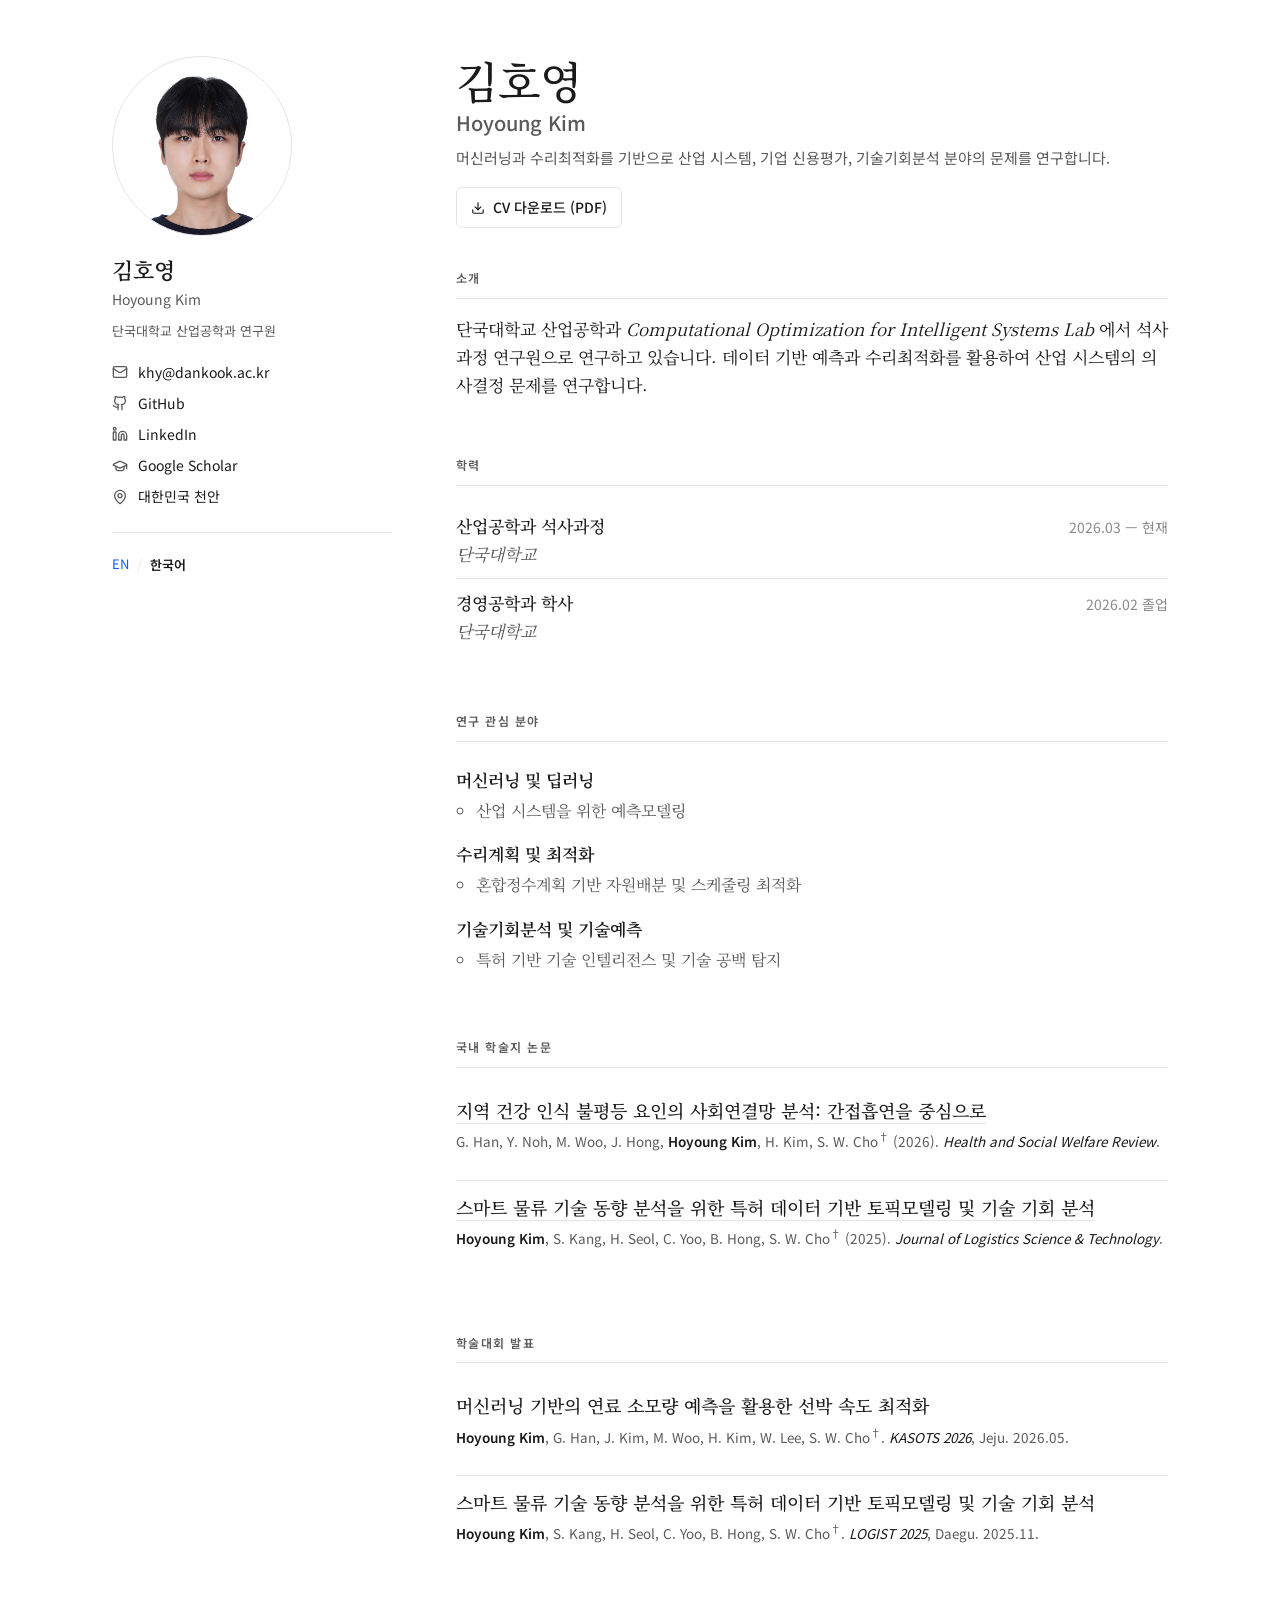
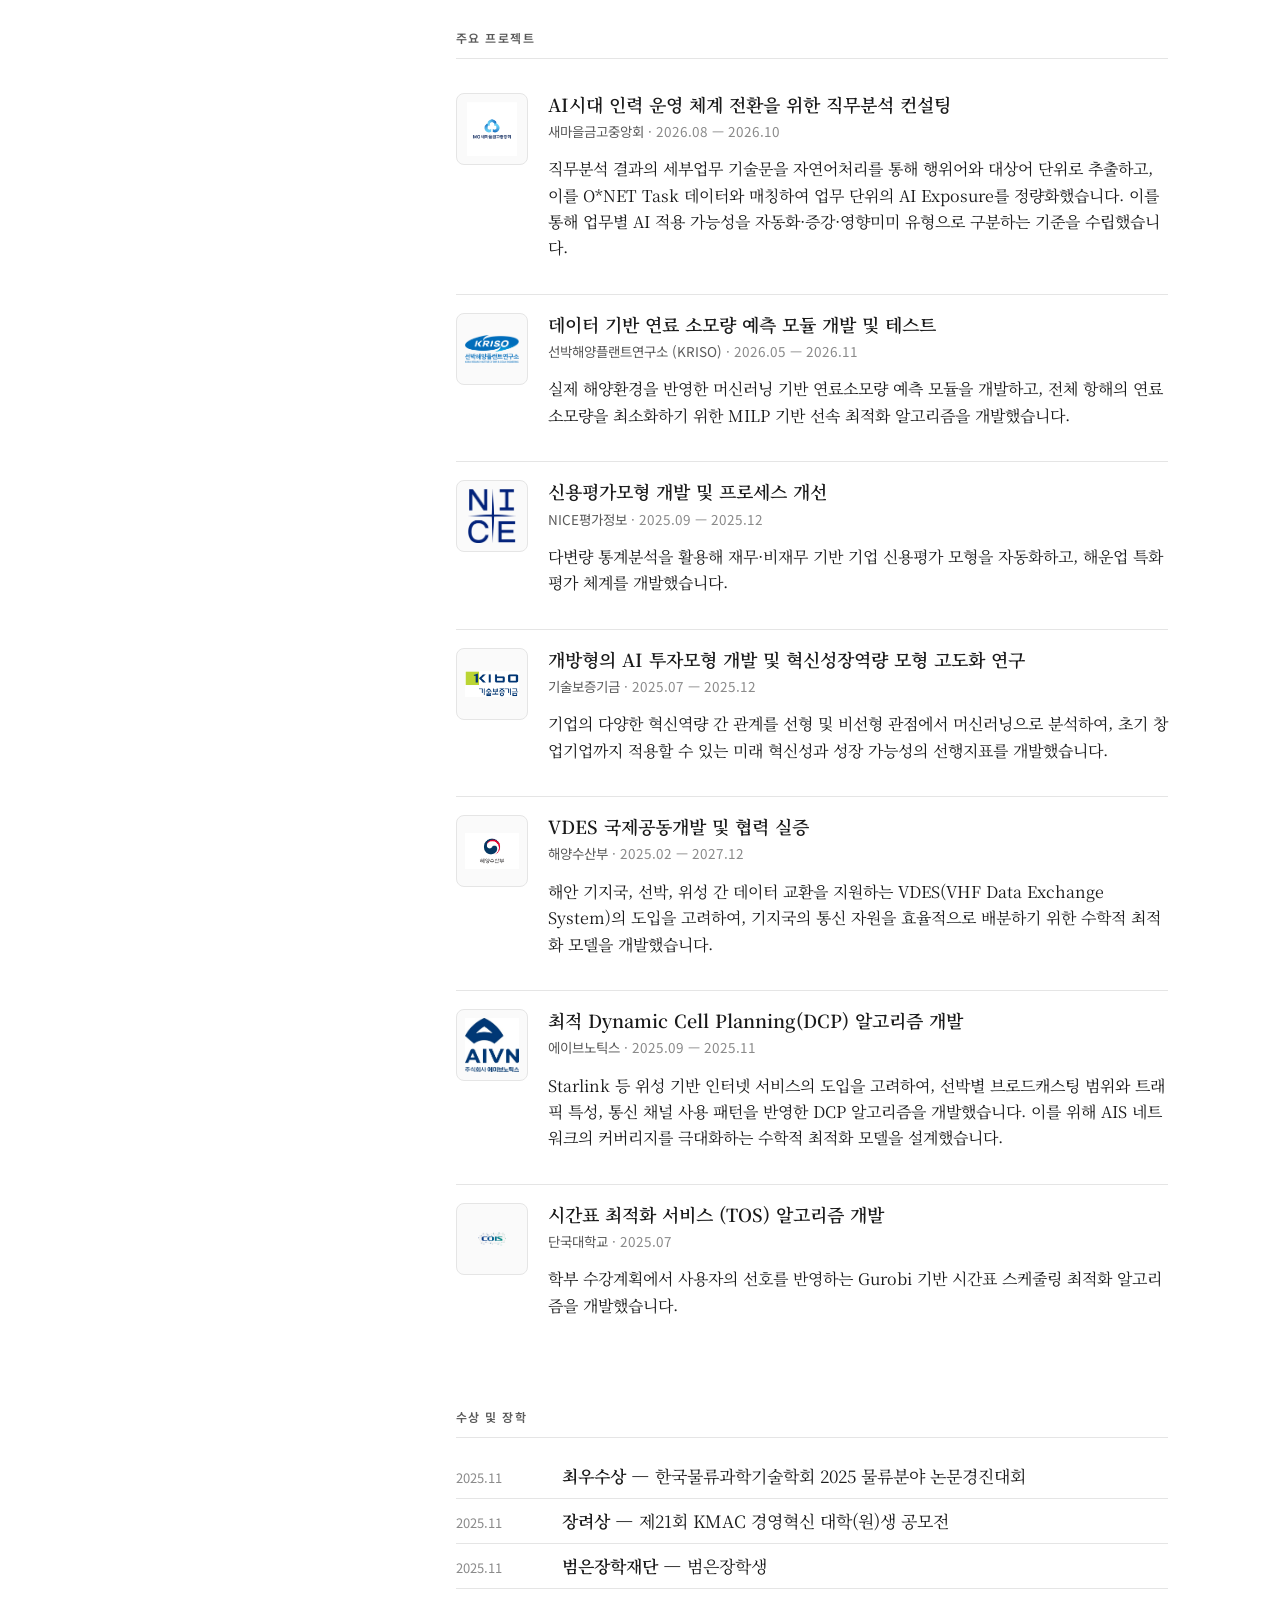
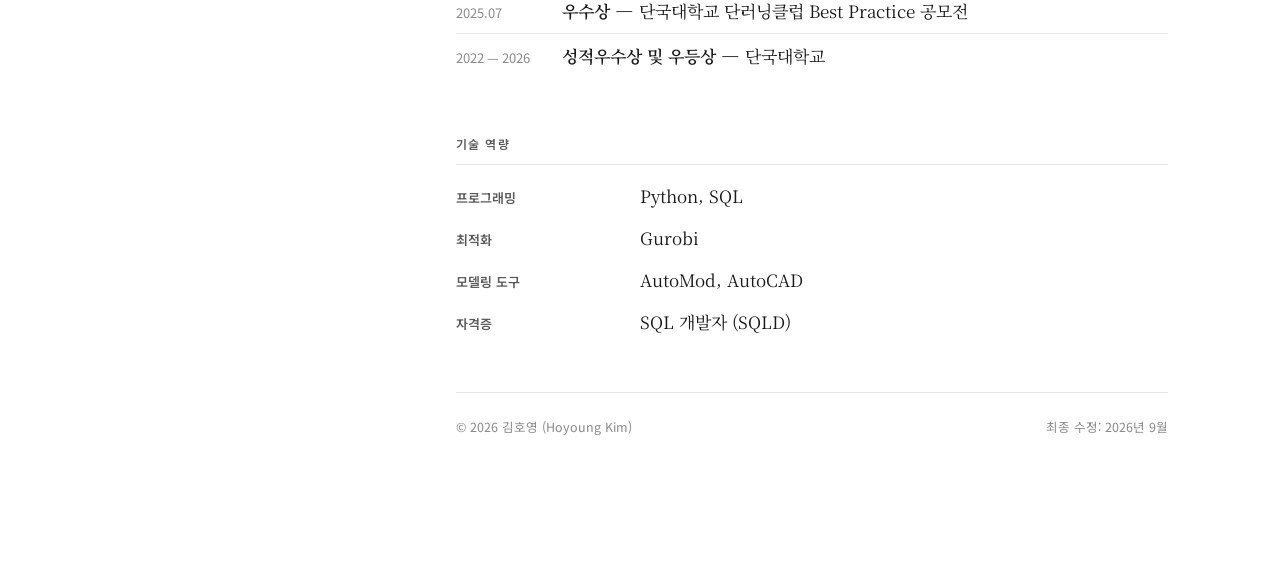
==== cv/index_kr.html @ 537f9e5c "Add bilingual CV pages and KFCC job analysis project Serve the CV in English and Korean side by side" ====
<!DOCTYPE html>

<html lang="ko">
<head>
<meta charset="utf-8"/>
<meta content="width=device-width, initial-scale=1.0" name="viewport"/>
<title>김호영 (Hoyoung Kim) — 산업공학, 단국대학교</title>
<meta content="김호영 (Hoyoung Kim) — 단국대학교 산업공학과 석사과정 연구원. 머신러닝, 수리최적화, 기술기회분석 연구." name="description"/>
<!-- ===========================================================
         Google Fonts
         - Newsreader: 본문 세리프
         - Inter: 섹션 헤딩/메타/UI 요소용 산세리프
         =========================================================== -->
<link href="https://fonts.googleapis.com" rel="preconnect"/>
<link crossorigin="" href="https://fonts.gstatic.com" rel="preconnect"/>
<link href="https://fonts.googleapis.com/css2?family=Noto+Sans+KR:wght@400;500;600;700&amp;family=Noto+Serif+KR:wght@400;500;600;700&amp;display=swap" rel="stylesheet"/>
<link rel="stylesheet" href="style.css"/>
<link rel="alternate" hreflang="ko" href="index_kr.html" />
<link rel="alternate" hreflang="en" href="index.html" />
</head>
<body>
<div class="page">
<div class="layout">
<!-- ====================================================
             SIDEBAR — 프로필 사진 + 이름 + 소속 + 연락처
             ==================================================== -->
<aside class="sidebar">
<!-- 프로필 사진: images/profile.jpg 파일을 넣으면 표시됩니다.
               이미지가 없으면 아래 'HK' 이니셜이 보입니다. -->
<div aria-label="김호영 프로필 사진" class="profile-photo" role="img">
</div>
<h2 class="profile-name" style="
            font-family: var(--font-serif);
            font-size: 22px;
            font-weight: 600;
            text-transform: none;
            letter-spacing: -0.01em;
            color: var(--fg);
            border: none;
            padding: 0;
            margin: 0 0 6px 0;
          ">김호영</h2><p class="profile-name-en">Hoyoung Kim</p>
<p class="profile-affiliation">단국대학교 산업공학과 연구원</p>
<!-- 연락처 / 소셜 링크 -->
<ul class="contact-list">
<li>
<!-- Email icon (lucide) -->
<svg class="icon" fill="none" stroke="currentColor" stroke-linecap="round" stroke-linejoin="round" stroke-width="2" viewbox="0 0 24 24">
<rect height="16" rx="2" width="20" x="2" y="4"></rect>
<path d="m22 7-8.97 5.7a1.94 1.94 0 0 1-2.06 0L2 7"></path>
</svg>
<a href="mailto:khy@dankook.ac.kr">khy@dankook.ac.kr</a>
</li><li>
<!-- GitHub icon -->
<svg class="icon" fill="none" stroke="currentColor" stroke-linecap="round" stroke-linejoin="round" stroke-width="2" viewbox="0 0 24 24">
<path d="M15 22v-4a4.8 4.8 0 0 0-1-3.5c3 0 6-2 6-5.5.08-1.25-.27-2.48-1-3.5.28-1.15.28-2.35 0-3.5 0 0-1 0-3 1.5-2.64-.5-5.36-.5-8 0C6 2 5 2 5 2c-.3 1.15-.3 2.35 0 3.5A5.403 5.403 0 0 0 4 9c0 3.5 3 5.5 6 5.5-.39.49-.68 1.05-.85 1.65-.17.6-.22 1.23-.15 1.85v4"></path>
<path d="M9 18c-4.51 2-5-2-7-2"></path>
</svg>
<a href="https://github.com/khycom" rel="noopener" target="_blank">GitHub</a>
</li>
<li>
<!-- LinkedIn icon -->
<svg class="icon" fill="none" stroke="currentColor" stroke-linecap="round" stroke-linejoin="round" stroke-width="2" viewbox="0 0 24 24">
<path d="M16 8a6 6 0 0 1 6 6v7h-4v-7a2 2 0 0 0-2-2 2 2 0 0 0-2 2v7h-4v-7a6 6 0 0 1 6-6z"></path>
<rect height="12" width="4" x="2" y="9"></rect>
<circle cx="4" cy="4" r="2"></circle>
</svg>
<a href="https://www.linkedin.com/in/hoyoung-kim-9925a537b/" rel="noopener" target="_blank">LinkedIn</a>
</li>
<li>
<!-- Google Scholar icon (graduation cap) -->
<svg class="icon" fill="none" stroke="currentColor" stroke-linecap="round" stroke-linejoin="round" stroke-width="2" viewbox="0 0 24 24">
<path d="M21.42 10.922a1 1 0 0 0-.019-1.838L12.83 5.18a2 2 0 0 0-1.66 0L2.6 9.08a1 1 0 0 0 0 1.832l8.57 3.908a2 2 0 0 0 1.66 0z"></path>
<path d="M22 10v6"></path>
<path d="M6 12.5V16a6 3 0 0 0 12 0v-3.5"></path>
</svg>
<a href="https://scholar.google.com/citations?hl=ko&amp;user=Nyvnz_4AAAAJ" rel="noopener" target="_blank">Google Scholar</a>
</li>
<li>
<!-- Location icon -->
<svg class="icon" fill="none" stroke="currentColor" stroke-linecap="round" stroke-linejoin="round" stroke-width="2" viewbox="0 0 24 24">
<path d="M20 10c0 4.993-5.539 10.193-7.399 11.799a1 1 0 0 1-1.202 0C9.539 20.193 4 14.993 4 10a8 8 0 0 1 16 0"></path>
<circle cx="12" cy="10" r="3"></circle>
</svg>
<span style="color: var(--fg);">대한민국 천안</span>
</li>
</ul>
<!-- 언어 전환 -->
<nav aria-label="Language" class="lang-switch">
<a href="index.html" hreflang="en" lang="en">EN</a>
<span class="sep">/</span>
<span class="current" lang="ko">한국어</span>
</nav>
</aside>
<!-- ====================================================
             MAIN CONTENT
             ==================================================== -->
<main class="content">
<!-- Header: 이름 타이틀 + 한 줄 포지셔닝 + CV 다운로드 -->
<header class="content-header">
<h1>김호영<span class="name-en">Hoyoung Kim</span></h1>
<p class="tagline">머신러닝과 수리최적화를 기반으로 산업 시스템, 기업 신용평가, 기술기회분석 분야의 문제를 연구합니다.</p>
<!-- 실제 CV PDF 를 files/CV_Hoyoung_Kim.pdf 로 넣어주세요 -->
<a class="cv-download" download="" href="files/CV_Hoyoung_Kim.pdf"><svg class="icon" fill="none" stroke="currentColor" stroke-linecap="round" stroke-linejoin="round" stroke-width="2" viewbox="0 0 24 24">
<path d="M21 15v4a2 2 0 0 1-2 2H5a2 2 0 0 1-2-2v-4"></path>
<polyline points="7 10 12 15 17 10"></polyline>
<line x1="12" x2="12" y1="15" y2="3"></line>
</svg> CV 다운로드 (PDF)</a>
</header>
<!-- About -->
<section id="about"><h2>소개</h2>
<p>
  단국대학교 산업공학과 <em>Computational Optimization for Intelligent Systems Lab</em> 에서 석사과정 연구원으로 연구하고 있습니다.
  데이터 기반 예측과 수리최적화를 활용하여 산업 시스템의 의사결정 문제를 연구합니다.
</p>
</section>
<!-- Education -->
<section id="education"><h2>학력</h2>
<ul class="edu-list">
<li><div class="edu-main"><div class="edu-degree">산업공학과 석사과정</div><div class="edu-inst">단국대학교</div></div><div class="edu-year">2026.03 — 현재</div></li>
<li><div class="edu-main"><div class="edu-degree">경영공학과 학사</div><div class="edu-inst">단국대학교</div></div><div class="edu-year">2026.02 졸업</div></li>
</ul>
</section>
<!-- Research Interests -->
<section id="interests"><h2>연구 관심 분야</h2>
<ul class="interest-list">
<li><strong>머신러닝 및 딥러닝</strong><ul><li>산업 시스템을 위한 예측모델링</li></ul></li>
<li><strong>수리계획 및 최적화</strong><ul><li>혼합정수계획 기반 자원배분 및 스케줄링 최적화</li></ul></li>
<li><strong>기술기회분석 및 기술예측</strong><ul><li>특허 기반 기술 인텔리전스 및 기술 공백 탐지</li></ul></li>
</ul>
</section>
<!-- Publications (Domestic) -->
<section id="publications">
<h2>국내 학술지 논문</h2>
<ul class="pub-list">
<li class="pub-item">
<h3 class="pub-title">
<a href="https://www.kci.go.kr/kciportal/ci/sereArticleSearch/ciSereArtiView.kci?sereArticleSearchBean.artiId=ART003355366" rel="noopener" target="_blank">지역 건강 인식 불평등 요인의 사회연결망 분석: 간접흡연을 중심으로</a>
</h3>
<p class="pub-meta">
                  G. Han, Y. Noh, M. Woo, J. Hong, <span class="self">Hoyoung Kim</span>, H. Kim, S. W. Cho<sup>†</sup> (2026).
                  <em>Health and Social Welfare Review</em>.
                </p>
</li>
<li class="pub-item">
<h3 class="pub-title">
<a href="https://www.kci.go.kr/kciportal/ci/sereArticleSearch/ciSereArtiView.kci?sereArticleSearchBean.artiId=ART003294484" rel="noopener" target="_blank">스마트 물류 기술 동향 분석을 위한 특허 데이터 기반 토픽모델링 및 기술 기회 분석</a>
</h3>
<p class="pub-meta">
<span class="self">Hoyoung Kim</span>, S. Kang, H. Seol, C. Yoo, B. Hong, S. W. Cho<sup>†</sup> (2025).
                  <em>Journal of Logistics Science &amp; Technology</em>.
                </p>
</li>
</ul>
</section>
<!-- Talks -->
<section id="talks">
<h2>학술대회 발표</h2>
<ul class="talk-list">
<li class="talk-item">
<h3 class="talk-title">
                  머신러닝 기반의 연료 소모량 예측을 활용한 선박 속도 최적화
                </h3>
<p class="talk-meta"><span class="self" style="color: var(--fg); font-weight: 600;">Hoyoung Kim</span>, G. Han, J. Kim, M. Woo, H. Kim, W. Lee, S. W. Cho<sup>†</sup>. <em>KASOTS 2026</em>, Jeju. 2026.05.</p>
</li>
<li class="talk-item">
<h3 class="talk-title">
                  스마트 물류 기술 동향 분석을 위한 특허 데이터 기반 토픽모델링 및 기술 기회 분석
                </h3>
<p class="talk-meta"><span class="self" style="color: var(--fg); font-weight: 600;">Hoyoung Kim</span>, S. Kang, H. Seol, C. Yoo, B. Hong, S. W. Cho<sup>†</sup>. <em>LOGIST 2025</em>, Daegu. 2025.11.</p>
</li>
</ul>
</section>
<!-- Selected Projects -->
<section id="projects">
<h2>주요 프로젝트</h2>
<ul class="proj-list">
<!-- Project 1: 새마을금고중앙회 -->
<li class="proj-item">
<div class="proj-logo">
<img alt="새마을금고중앙회 로고" onerror="this.style.display='none'; this.nextElementSibling.style.display='flex';" src="logos/MG.png"/>
<div class="logo-fallback" style="display:none;">MG</div>
</div>
<div class="proj-body">
<h3 class="proj-title">AI시대 인력 운영 체계 전환을 위한 직무분석 컨설팅</h3>
<p class="proj-org">새마을금고중앙회 <span class="period">· 2026.08 — 2026.10</span></p>
<p class="proj-summary">
                    직무분석 결과의 세부업무 기술문을 자연어처리를 통해 행위어와 대상어 단위로 추출하고,
                    이를 O*NET Task 데이터와 매칭하여 업무 단위의 AI Exposure를 정량화했습니다.
                    이를 통해 업무별 AI 적용 가능성을 자동화·증강·영향미미 유형으로 구분하는 기준을 수립했습니다.
                  </p>
</div>
</li>
<!-- Project 2: KRISO -->
<li class="proj-item">
<div class="proj-logo">
<!-- logos/kriso.png 파일을 넣어주세요. 없으면 자리표시자 텍스트가 보입니다. -->
<img alt="KRISO logo" onerror="this.style.display='none'; this.nextElementSibling.style.display='flex';" src="logos/kriso.png"/>
<div class="logo-fallback" style="display:none;">KRISO</div>
</div>
<div class="proj-body">
<h3 class="proj-title">데이터 기반 연료 소모량 예측 모듈 개발 및 테스트</h3>
<p class="proj-org">선박해양플랜트연구소 (KRISO) <span class="period">· 2026.05 — 2026.11</span></p>
<p class="proj-summary">실제 해양환경을 반영한 머신러닝 기반 연료소모량 예측 모듈을 개발하고, 전체 항해의 연료소모량을 최소화하기 위한 MILP 기반 선속 최적화 알고리즘을 개발했습니다.</p>
</div>
</li>
<!-- Project 3: NICE Information Service -->
<li class="proj-item">
<div class="proj-logo">
<img alt="NICE Information Service logo" onerror="this.style.display='none'; this.nextElementSibling.style.display='flex';" src="logos/nice.png"/>
<div class="logo-fallback" style="display:none;">NICE</div>
</div>
<div class="proj-body">
<h3 class="proj-title">신용평가모형 개발 및 프로세스 개선</h3>
<p class="proj-org">NICE평가정보 <span class="period">· 2025.09 — 2025.12</span></p>
<p class="proj-summary">다변량 통계분석을 활용해 재무·비재무 기반 기업 신용평가 모형을 자동화하고, 해운업 특화 평가 체계를 개발했습니다.</p>
</div>
</li>
<!-- Project 4: KIBO -->
<li class="proj-item">
<div class="proj-logo">
<img alt="KIBO logo" onerror="this.style.display='none'; this.nextElementSibling.style.display='flex';" src="logos/kibo.png"/>
<div class="logo-fallback" style="display:none;">KIBO</div>
</div>
<div class="proj-body">
<h3 class="proj-title">개방형의 AI 투자모형 개발 및 혁신성장역량 모형 고도화 연구</h3>
<p class="proj-org">기술보증기금 <span class="period">· 2025.07 — 2025.12</span></p>
<p class="proj-summary">기업의 다양한 혁신역량 간 관계를 선형 및 비선형 관점에서 머신러닝으로 분석하여, 초기 창업기업까지 적용할 수 있는 미래 혁신성과 성장 가능성의 선행지표를 개발했습니다.</p>
</div>
</li>
<!-- Project 5: Ministry of Oceans and Fisheries -->
<li class="proj-item">
<div class="proj-logo">
<img alt="Ministry of Oceans and Fisheries logo" onerror="this.style.display='none'; this.nextElementSibling.style.display='flex';" src="logos/mof.png"/>
<div class="logo-fallback" style="display:none;">MOF</div>
</div>
<div class="proj-body">
<h3 class="proj-title">VDES 국제공동개발 및 협력 실증</h3>
<p class="proj-org">해양수산부 <span class="period">· 2025.02 — 2027.12</span></p>
<p class="proj-summary">해안 기지국, 선박, 위성 간 데이터 교환을 지원하는 VDES(VHF Data Exchange System)의 도입을 고려하여, 기지국의 통신 자원을 효율적으로 배분하기 위한 수학적 최적화 모델을 개발했습니다.</p>
</div>
</li>
<!-- Project 6: AIVeNautics -->
<li class="proj-item">
<div class="proj-logo">
<img alt="AIVeNautics logo" onerror="this.style.display='none'; this.nextElementSibling.style.display='flex';" src="logos/AIVeNautics.png"/>
<div class="logo-fallback" style="display:none;">AIVeNautics</div>
</div>
<div class="proj-body">
<h3 class="proj-title">최적 Dynamic Cell Planning(DCP) 알고리즘 개발</h3>
<p class="proj-org">에이브노틱스 <span class="period">· 2025.09 — 2025.11</span></p>
<p class="proj-summary">Starlink 등 위성 기반 인터넷 서비스의 도입을 고려하여, 선박별 브로드캐스팅 범위와 트래픽 특성, 통신 채널 사용 패턴을 반영한 DCP 알고리즘을 개발했습니다. 이를 위해 AIS 네트워크의 커버리지를 극대화하는 수학적 최적화 모델을 설계했습니다.</p>
</div>
</li>
<!-- Project 7: Dankook University / COIS Lab -->
<li class="proj-item">
<div class="proj-logo">
<img alt="COIS Lab / Dankook University logo" onerror="this.style.display='none'; this.nextElementSibling.style.display='flex';" src="logos/cois-lab.png"/>
<div class="logo-fallback" style="display:none;">COIS LAB</div>
</div>
<div class="proj-body">
<h3 class="proj-title">시간표 최적화 서비스 (TOS) 알고리즘 개발</h3>
<p class="proj-org">단국대학교 <span class="period">· 2025.07</span></p>
<p class="proj-summary">학부 수강계획에서 사용자의 선호를 반영하는 Gurobi 기반 시간표 스케줄링 최적화 알고리즘을 개발했습니다.</p>
</div>
</li>
</ul>
</section>
<!-- Honors & Awards -->
<section id="awards">
<h2>수상 및 장학</h2>
<ul class="award-list">
<li>
<div class="award-date">2025.11</div>
<div class="award-desc"><strong>최우수상</strong> — 한국물류과학기술학회 2025 물류분야 논문경진대회</div>
</li>
<li>
<div class="award-date">2025.11</div>
<div class="award-desc"><strong>장려상</strong> — 제21회 KMAC 경영혁신 대학(원)생 공모전</div>
</li>
<li>
<div class="award-date">2025.11</div>
<div class="award-desc"><strong>범은장학재단</strong> — 범은장학생</div>
</li>
<li>
<div class="award-date">2025.07</div>
<div class="award-desc"><strong>우수상</strong> — 단국대학교 단러닝클럽 Best Practice 공모전</div>
</li>
<li>
<div class="award-date">2022 — 2026</div>
<div class="award-desc"><strong>성적우수상 및 우등상</strong> — 단국대학교</div>
</li>
</ul>
</section>
<!-- Skills -->
<section id="skills">
<h2>기술 역량</h2>
<dl class="skills-grid">
<dt>프로그래밍</dt>
<dd>Python, SQL</dd>
<dt>최적화</dt>
<dd>Gurobi</dd>
<dt>모델링 도구</dt>
<dd>AutoMod, AutoCAD</dd>
<dt>자격증</dt>
<dd>SQL 개발자 (SQLD)</dd>
</dl>
</section>
<footer>
<span>© 2026 김호영 (Hoyoung Kim)</span>
<span>최종 수정: 2026년 9월</span>
</footer>
</main>
</div>
</div>
</body>
</html>
---- cv/style.css ----
/* ============================================================
   디자인
   - 흰 배경 + 진한 잉크 색상 본문
   ============================================================ */
:root {
  --bg: #ffffff;
  --fg: #1a1a1a;           /* 본문 잉크 */
  --fg-muted: #5a5a5a;     /* 보조 텍스트 */
  --fg-subtle: #8a8a8a;    /* 더 연한 메타 */
  --line: #e5e5e5;         /* 구분선 */
  --accent: #0a5cff;       /* 링크 액센트 (차분한 블루) */
  --accent-hover: #083fb0;
  --surface: #fafafa;      /* 연한 카드/블록 배경 */

  --font-serif: 'Newsreader', Georgia, 'Times New Roman', serif;
  --font-sans: 'Inter', -apple-system, BlinkMacSystemFont, sans-serif;

  --max-content: 1160px;
  --sidebar-width: 280px;
}

/* 기본 리셋 */
*,
*::before,
*::after {
  box-sizing: border-box;
}

html {
  -webkit-text-size-adjust: 100%;
  scroll-behavior: smooth;
}

body {
  margin: 0;
  background: var(--bg);
  color: var(--fg);
  font-family: var(--font-serif);
  font-size: 17px;
  line-height: 1.65;
  -webkit-font-smoothing: antialiased;
  -moz-osx-font-smoothing: grayscale;
}

a {
  color: var(--accent);
  text-decoration: none;
  border-bottom: 1px solid transparent;
  transition: border-color 0.15s ease, color 0.15s ease;
}
a:hover {
  color: var(--accent-hover);
  border-bottom-color: currentColor;
}

/* ============================================================
   레이아웃: 좌측 고정 사이드바 + 우측 스크롤 콘텐츠
   - 데스크톱: 2컬럼
   - 모바일(≤ 900px): 세로 스택, 사이드바 상단 배치
   ============================================================ */
.page {
  max-width: var(--max-content);
  margin: 0 auto;
  padding: 0 32px;
}

.layout {
  display: grid;
  grid-template-columns: var(--sidebar-width) 1fr;
  gap: 64px;
  padding-top: 56px;
  padding-bottom: 96px;
}

@media (max-width: 900px) {
  .page {
    padding: 0 20px;
  }
  .layout {
    grid-template-columns: 1fr;
    gap: 40px;
    padding-top: 32px;
  }
}

/* ============================================================
   사이드바
   - sticky 로 스크롤 시 따라오도록 고정
   - 프로필 사진 + 이름 + 소속 + 연락처 링크
   ============================================================ */
.sidebar {
  position: sticky;
  top: 56px;
  align-self: start;
}

@media (max-width: 900px) {
  .sidebar {
    position: static;
  }
}

/* 프로필 사진 영역
   - 실제 사진을 /images/profile.jpg 경로에 넣으면 표시
   - 이미지가 없을 때도 영역이 유지되도록 기본 배경/이니셜 노출 */
.profile-photo {
  width: 180px;
  height: 180px;
  border-radius: 50%;
  background: var(--surface);
  background-image: url('images/profile.jpg');
  background-size: cover;
  background-position: center;
  margin-bottom: 20px;
  border: 1px solid var(--line);
  /* 사진이 없을 때 fallback 으로 표시될 이니셜 처리 */
  display: flex;
  align-items: center;
  justify-content: center;
  color: var(--fg-subtle);
  font-family: var(--font-sans);
  font-size: 48px;
  font-weight: 500;
  letter-spacing: -0.02em;
}

.profile-name {
  font-family: var(--font-serif);
  font-size: 22px;
  font-weight: 600;
  line-height: 1.25;
  margin: 0 0 6px 0;
  letter-spacing: -0.01em;
}

.profile-affiliation {
  font-family: var(--font-sans);
  font-size: 13px;
  line-height: 1.55;
  color: var(--fg-muted);
  margin: 0 0 20px 0;
}

/* 사이드바 연락처 링크 리스트 */
.contact-list {
  list-style: none;
  padding: 0;
  margin: 0;
  font-family: var(--font-sans);
  font-size: 14px;
}
.contact-list li {
  margin: 0 0 8px 0;
  display: flex;
  align-items: center;
  gap: 10px;
}
.contact-list .icon {
  width: 16px;
  height: 16px;
  color: var(--fg-muted);
  flex-shrink: 0;
}
.contact-list a {
  color: var(--fg);
  border-bottom: none;
}
.contact-list a:hover {
  color: var(--accent);
}

/* ============================================================
   메인 콘텐츠
   ============================================================ */
.content > section {
  margin-bottom: 56px;
}

/* 가장 위에 있는 이름 타이틀 (대형) */
.content-header {
  margin-bottom: 40px;
}
.content-header h1 {
  font-family: var(--font-serif);
  font-size: 44px;
  font-weight: 500;
  line-height: 1.1;
  letter-spacing: -0.02em;
  margin: 0 0 12px 0;
}
.content-header .tagline {
  font-family: var(--font-sans);
  font-size: 15px;
  color: var(--fg-muted);
  margin: 0;
}

/* CV 다운로드 버튼 줄 */
.cv-download {
  margin-top: 16px;
  display: inline-flex;
  align-items: center;
  gap: 8px;
  font-family: var(--font-sans);
  font-size: 14px;
  font-weight: 500;
  padding: 8px 14px;
  border: 1px solid var(--line);
  border-radius: 6px;
  color: var(--fg);
  background: var(--bg);
  transition: border-color 0.15s ease, background 0.15s ease;
}
.cv-download:hover {
  border-color: var(--fg);
  background: var(--surface);
  color: var(--fg);
}
.cv-download .icon {
  width: 14px;
  height: 14px;
}

/* 섹션 헤딩 */
.content h2 {
  font-family: var(--font-sans);
  font-size: 12px;
  font-weight: 600;
  letter-spacing: 0.12em;
  text-transform: uppercase;
  color: var(--fg-muted);
  margin: 0 0 16px 0;
  padding-bottom: 10px;
  border-bottom: 1px solid var(--line);
}

.content p {
  margin: 0 0 14px 0;
}

/* ============================================================
   Education / Research Interests — 컴팩트 리스트
   ============================================================ */
.edu-list {
  list-style: none;
  padding: 0;
  margin: 0;
}
.edu-list li {
  display: flex;
  justify-content: space-between;
  align-items: baseline;
  gap: 16px;
  padding: 10px 0;
  border-bottom: 1px solid var(--line);
}
.edu-list li:last-child {
  border-bottom: none;
}
.edu-list .edu-main {
  flex: 1;
}
.edu-list .edu-degree {
  font-weight: 500;
}
.edu-list .edu-inst {
  color: var(--fg-muted);
  font-style: italic;
}
.edu-list .edu-year {
  font-family: var(--font-sans);
  font-size: 14px;
  color: var(--fg-subtle);
  white-space: nowrap;
}

.interest-list {
  list-style: none;
  padding: 0;
  margin: 0;
}
.interest-list > li {
  padding: 8px 0;
}
.interest-list > li > strong {
  font-weight: 600;
}
.interest-list ul {
  margin: 4px 0 0 0;
  padding-left: 20px;
  color: var(--fg-muted);
  font-size: 16px;
}

/* ============================================================
   Publications / Talks — 논문 스타일 블록
   ============================================================ */
.pub-list,
.talk-list {
  list-style: none;
  padding: 0;
  margin: 0;
}
.pub-item,
.talk-item {
  padding: 14px 0;
  border-bottom: 1px solid var(--line);
}
.pub-item:last-child,
.talk-item:last-child {
  border-bottom: none;
}
.pub-title,
.talk-title {
  font-family: var(--font-serif);
  font-size: 18px;
  font-weight: 500;
  line-height: 1.35;
  margin: 0 0 6px 0;
}
.pub-title a,
.talk-title a {
  color: var(--fg);
  border-bottom-color: var(--line);
}
.pub-title a:hover,
.talk-title a:hover {
  color: var(--accent);
  border-bottom-color: var(--accent);
}
.pub-meta,
.talk-meta {
  font-family: var(--font-sans);
  font-size: 13.5px;
  color: var(--fg-muted);
  line-height: 1.55;
  margin: 0;
}
.pub-meta .self {
  color: var(--fg);
  font-weight: 600;
}
.pub-meta em,
.talk-meta em {
  font-style: italic;
  color: var(--fg);
}
.tag {
  display: inline-block;
  font-family: var(--font-sans);
  font-size: 11px;
  font-weight: 500;
  letter-spacing: 0.04em;
  padding: 2px 8px;
  margin-right: 6px;
  border-radius: 3px;
  background: var(--surface);
  color: var(--fg-muted);
  border: 1px solid var(--line);
  vertical-align: middle;
}

/* ============================================================
   Projects — 기관 로고 + 설명 블록
   - 좌측: 로고 (56x56 고정)
   - 우측: 프로젝트 이름 / 기관명 / 기간 / 한 줄 요약
   ============================================================ */
.proj-list {
  list-style: none;
  padding: 0;
  margin: 0;
}
.proj-item {
  display: grid;
  grid-template-columns: 72px 1fr;
  gap: 20px;
  align-items: start;
  padding: 18px 0;
  border-bottom: 1px solid var(--line);
}
.proj-item:last-child {
  border-bottom: none;
}

/* 기관 로고 컨테이너
   - 실제 로고 이미지를 logos/ 폴더에 넣으면 <img>로 대체됨
   - 로고가 없을 때는 기관명 이니셜을 보여주는 자리표시 */
.proj-logo {
  width: 72px;
  height: 72px;
  display: flex;
  align-items: center;
  justify-content: center;
  background: var(--surface);
  border: 1px solid var(--line);
  border-radius: 8px;
  overflow: hidden;
  flex-shrink: 0;
}
.proj-logo img {
  width: 100%;
  height: 100%;
  object-fit: contain;
  padding: 8px;
}
.proj-logo .logo-fallback {
  font-family: var(--font-sans);
  font-size: 11px;
  font-weight: 700;
  letter-spacing: 0.04em;
  color: var(--fg-muted);
  text-align: center;
  padding: 4px;
  line-height: 1.2;
}

.proj-body {
  min-width: 0; /* grid 아이템 텍스트 오버플로우 방지 */
}
.proj-title {
  font-family: var(--font-serif);
  font-size: 18px;
  font-weight: 600;
  line-height: 1.3;
  margin: 0 0 4px 0;
}
.proj-org {
  font-family: var(--font-sans);
  font-size: 13.5px;
  color: var(--fg-muted);
  margin: 0 0 8px 0;
}
.proj-org .period {
  color: var(--fg-subtle);
}
.proj-summary {
  font-size: 16px;
  margin: 0;
  color: var(--fg);
}

/* ============================================================
   Honors & Awards / Skills — 간결한 리스트
   ============================================================ */
.award-list {
  list-style: none;
  padding: 0;
  margin: 0;
}
.award-list li {
  padding: 8px 0;
  border-bottom: 1px solid var(--line);
  display: flex;
  gap: 16px;
  align-items: baseline;
}
.award-list li:last-child {
  border-bottom: none;
}
.award-date {
  font-family: var(--font-sans);
  font-size: 13px;
  color: var(--fg-subtle);
  min-width: 90px;
  flex-shrink: 0;
}
.award-desc {
  flex: 1;
}
.award-desc strong {
  font-weight: 600;
}

.skills-grid {
  display: grid;
  grid-template-columns: 160px 1fr;
  gap: 14px 24px;
  align-items: baseline;
}
@media (max-width: 600px) {
  .skills-grid {
    grid-template-columns: 1fr;
    gap: 2px 0;
  }
  .skills-grid > dt {
    padding-top: 8px;
  }
}
.skills-grid dt {
  font-family: var(--font-sans);
  font-size: 13px;
  font-weight: 600;
  color: var(--fg-muted);
}
.skills-grid dd {
  margin: 0;
}

/* ============================================================
   Footer
   ============================================================ */
footer {
  border-top: 1px solid var(--line);
  padding: 24px 0 48px 0;
  font-family: var(--font-sans);
  font-size: 12.5px;
  color: var(--fg-subtle);
  display: flex;
  justify-content: space-between;
  flex-wrap: wrap;
  gap: 8px;
}
/* ============================================================
   국문 페이지 전용 (html lang="ko")
   - 한글 본문 가독성을 위해 Noto 계열로 교체
   - 국문 이름 아래 영문 병기 요소
   ============================================================ */
html[lang='ko'] {
  --font-serif: 'Noto Serif KR', Georgia, serif;
  --font-sans: 'Noto Sans KR', -apple-system, BlinkMacSystemFont, sans-serif;
  --max-content: 1120px;
}

.profile-name-en {
  font-family: var(--font-sans);
  font-size: 14px;
  color: var(--fg-muted);
  margin: -2px 0 10px 0;
}

.content-header .name-en {
  display: block;
  margin-top: 8px;
  font-family: var(--font-sans);
  font-size: 20px;
  font-weight: 500;
  letter-spacing: 0;
  color: var(--fg-muted);
}

/* ============================================================
   언어 전환 링크 (사이드바 하단)
   ============================================================ */
.lang-switch {
  margin-top: 24px;
  padding-top: 20px;
  border-top: 1px solid var(--line);
  font-family: var(--font-sans);
  font-size: 13px;
  display: flex;
  align-items: center;
  gap: 8px;
}
.lang-switch .current {
  color: var(--fg);
  font-weight: 600;
}
.lang-switch .sep {
  color: var(--line);
}

/* 인쇄 시 사이드바 간소화 (선택적 개선) */
@media print {
  .sidebar {
    position: static;
  }
  a {
    color: var(--fg);
    border-bottom: none;
  }
  .lang-switch {
    display: none;
  }

  /* 프로젝트 하나가 페이지 중간에서 잘리지 않도록 */
  .proj-item {
    break-inside: avoid;
    page-break-inside: avoid;
  }

  /* 논문, 학술대회, 수상 항목도 잘리지 않도록 */
  .pub-item,
  .talk-item,
  .award-list li,
  .edu-list li {
    break-inside: avoid;
    page-break-inside: avoid;
  }
}
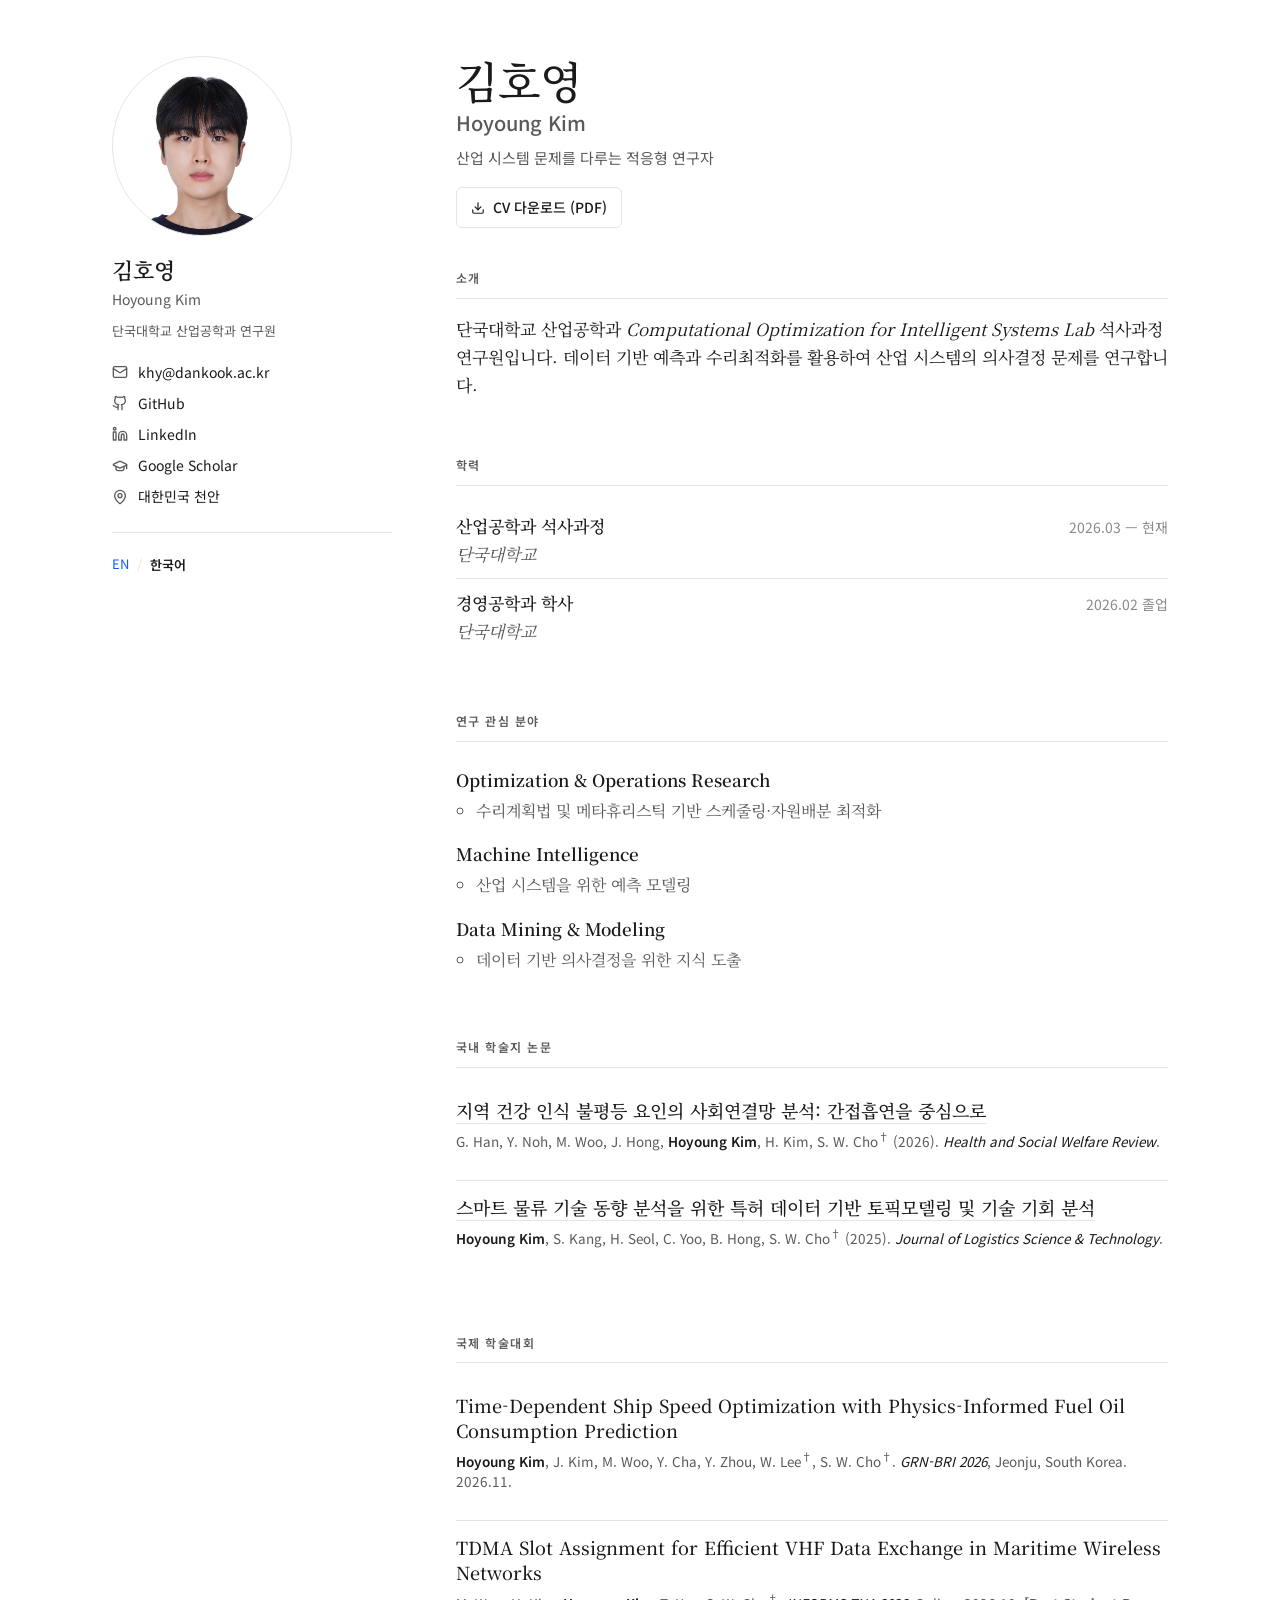
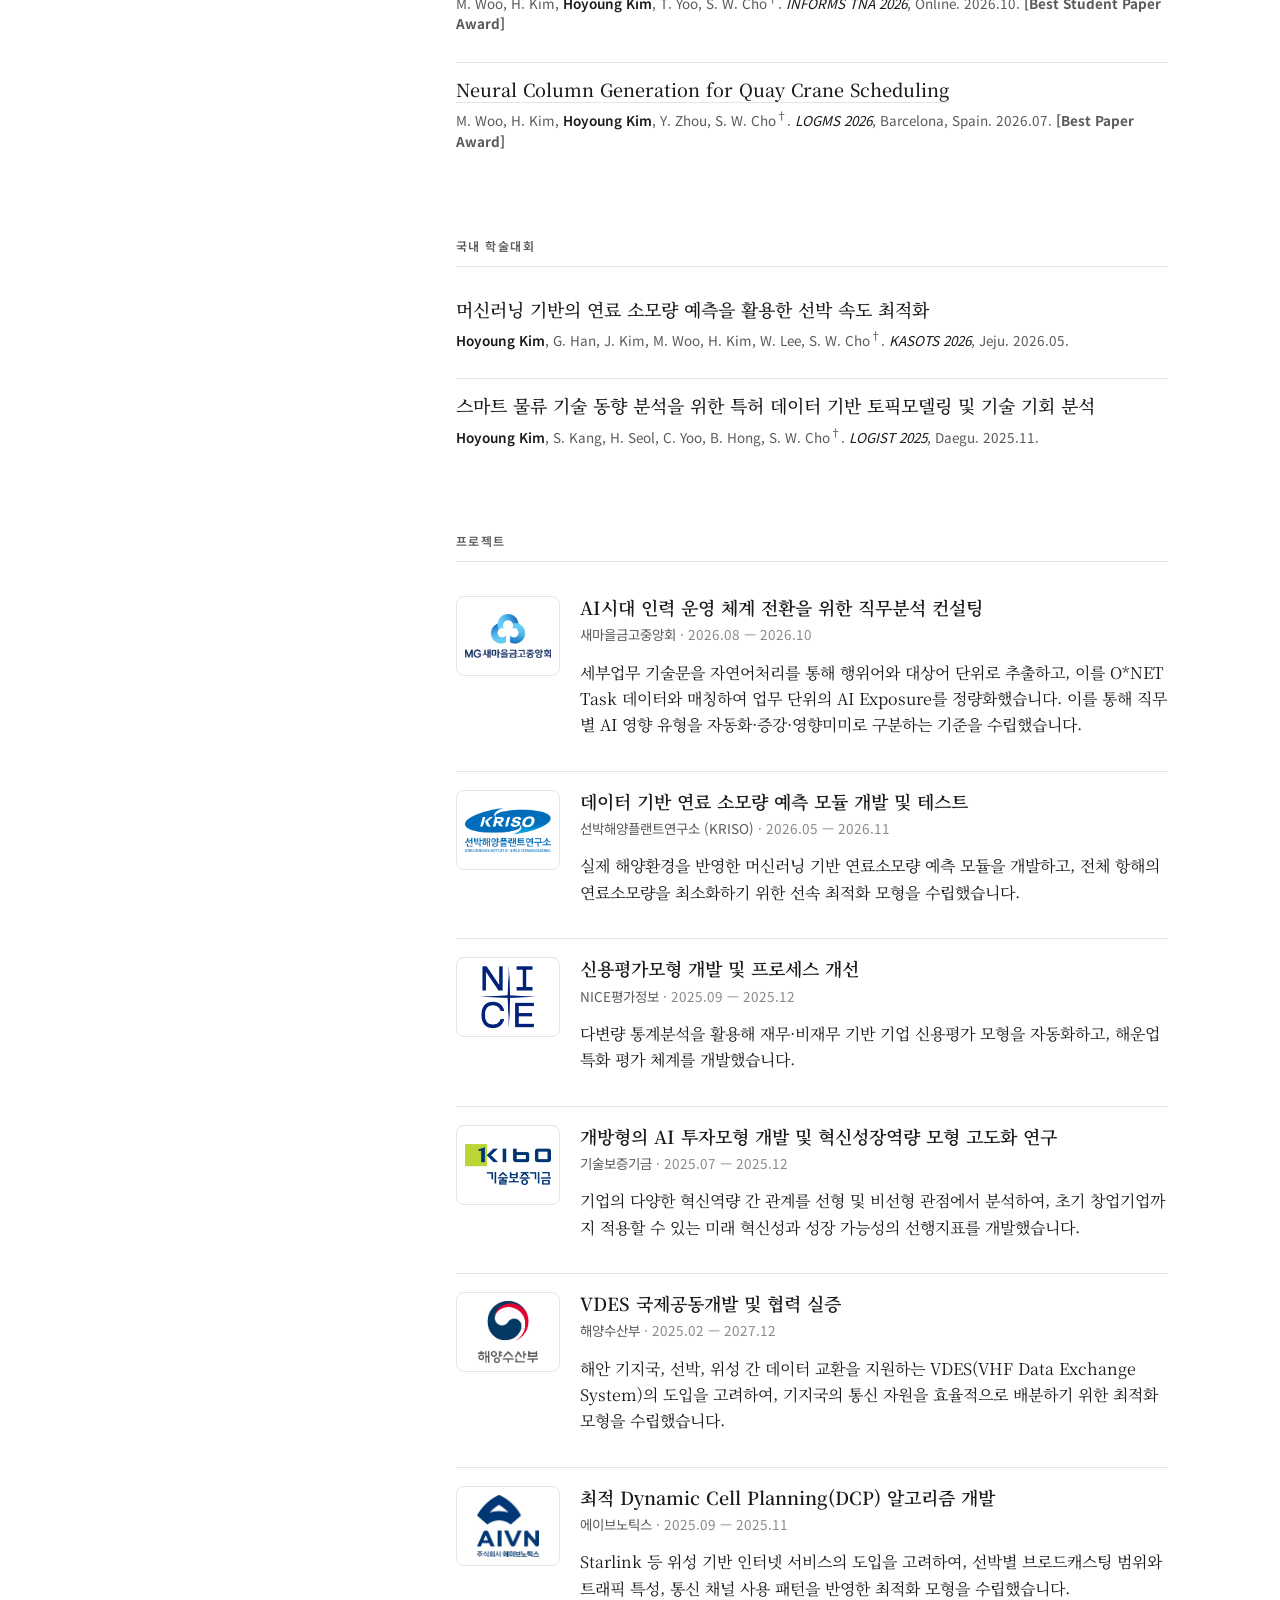
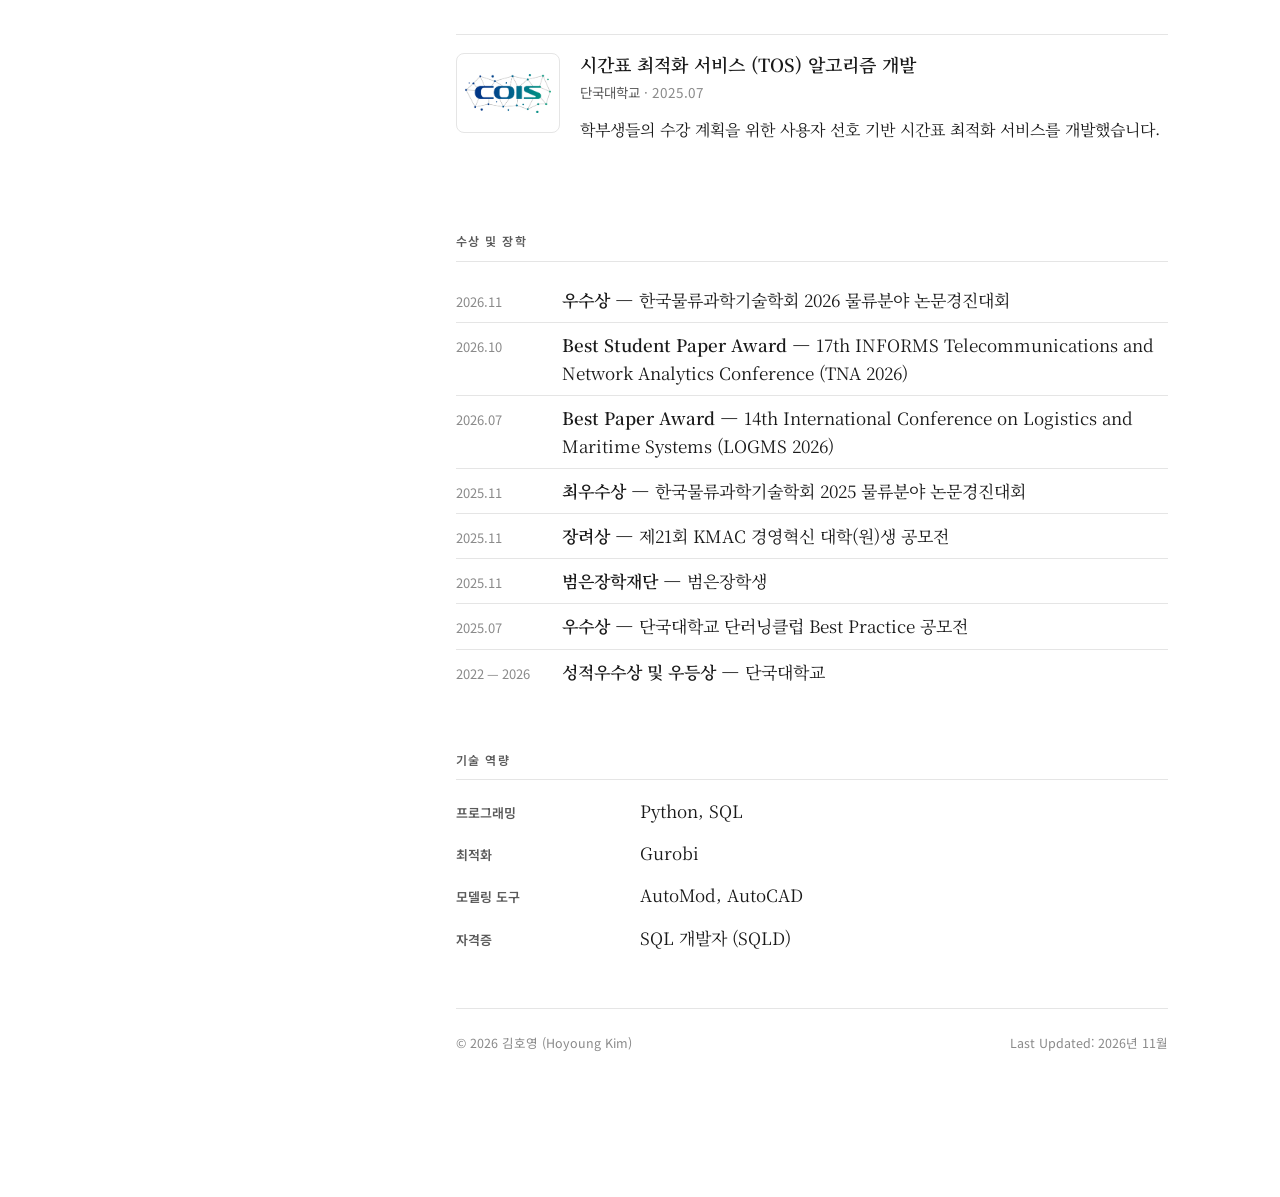
==== commit b7b67420: "update content and make pdf css style (261106)" ====
--- a/cv/index_kr.html
+++ b/cv/index_kr.html
@@ -15,6 +15,7 @@
 <link crossorigin="" href="https://fonts.gstatic.com" rel="preconnect"/>
 <link href="https://fonts.googleapis.com/css2?family=Noto+Sans+KR:wght@400;500;600;700&amp;family=Noto+Serif+KR:wght@400;500;600;700&amp;display=swap" rel="stylesheet"/>
 <link rel="stylesheet" href="style.css"/>
+<link rel="stylesheet" href="style-print.css" media="print"/>
 <link rel="alternate" hreflang="ko" href="index_kr.html" />
 <link rel="alternate" hreflang="en" href="index.html" />
 </head>
@@ -45,14 +46,21 @@
 <ul class="contact-list">
 <li>
 <!-- Email icon (lucide) -->
-<svg class="icon" fill="none" stroke="currentColor" stroke-linecap="round" stroke-linejoin="round" stroke-width="2" viewbox="0 0 24 24">
+<svg class="icon" fill="none" stroke="currentColor" stroke-linecap="round" stroke-linejoin="round" stroke-width="2" viewBox="0 0 24 24">
 <rect height="16" rx="2" width="20" x="2" y="4"></rect>
 <path d="m22 7-8.97 5.7a1.94 1.94 0 0 1-2.06 0L2 7"></path>
 </svg>
 <a href="mailto:khy@dankook.ac.kr">khy@dankook.ac.kr</a>
+</li>
+<li class="phone-only">
+<!-- Phone icon (lucide) -->
+<svg class="icon" viewBox="0 0 24 24" fill="none" stroke="currentColor" stroke-width="2" stroke-linecap="round" stroke-linejoin="round">
+<path d="M22 16.92v3a2 2 0 0 1-2.18 2 19.79 19.79 0 0 1-8.63-3.07 19.5 19.5 0 0 1-6-6 19.79 19.79 0 0 1-3.07-8.67A2 2 0 0 1 4.11 2h3a2 2 0 0 1 2 1.72 12.84 12.84 0 0 0 .7 2.81 2 2 0 0 1-.45 2.11L8.09 9.91a16 16 0 0 0 6 6l1.27-1.27a2 2 0 0 1 2.11-.45 12.84 12.84 0 0 0 2.81.7A2 2 0 0 1 22 16.92z"/>
+</svg>
+<span style="color: var(--fg);">010-xxxx-xxxx</span>
 </li><li>
 <!-- GitHub icon -->
-<svg class="icon" fill="none" stroke="currentColor" stroke-linecap="round" stroke-linejoin="round" stroke-width="2" viewbox="0 0 24 24">
+<svg class="icon" fill="none" stroke="currentColor" stroke-linecap="round" stroke-linejoin="round" stroke-width="2" viewBox="0 0 24 24">
 <path d="M15 22v-4a4.8 4.8 0 0 0-1-3.5c3 0 6-2 6-5.5.08-1.25-.27-2.48-1-3.5.28-1.15.28-2.35 0-3.5 0 0-1 0-3 1.5-2.64-.5-5.36-.5-8 0C6 2 5 2 5 2c-.3 1.15-.3 2.35 0 3.5A5.403 5.403 0 0 0 4 9c0 3.5 3 5.5 6 5.5-.39.49-.68 1.05-.85 1.65-.17.6-.22 1.23-.15 1.85v4"></path>
 <path d="M9 18c-4.51 2-5-2-7-2"></path>
 </svg>
@@ -60,7 +68,7 @@
 </li>
 <li>
 <!-- LinkedIn icon -->
-<svg class="icon" fill="none" stroke="currentColor" stroke-linecap="round" stroke-linejoin="round" stroke-width="2" viewbox="0 0 24 24">
+<svg class="icon" fill="none" stroke="currentColor" stroke-linecap="round" stroke-linejoin="round" stroke-width="2" viewBox="0 0 24 24">
 <path d="M16 8a6 6 0 0 1 6 6v7h-4v-7a2 2 0 0 0-2-2 2 2 0 0 0-2 2v7h-4v-7a6 6 0 0 1 6-6z"></path>
 <rect height="12" width="4" x="2" y="9"></rect>
 <circle cx="4" cy="4" r="2"></circle>
@@ -69,7 +77,7 @@
 </li>
 <li>
 <!-- Google Scholar icon (graduation cap) -->
-<svg class="icon" fill="none" stroke="currentColor" stroke-linecap="round" stroke-linejoin="round" stroke-width="2" viewbox="0 0 24 24">
+<svg class="icon" fill="none" stroke="currentColor" stroke-linecap="round" stroke-linejoin="round" stroke-width="2" viewBox="0 0 24 24">
 <path d="M21.42 10.922a1 1 0 0 0-.019-1.838L12.83 5.18a2 2 0 0 0-1.66 0L2.6 9.08a1 1 0 0 0 0 1.832l8.57 3.908a2 2 0 0 0 1.66 0z"></path>
 <path d="M22 10v6"></path>
 <path d="M6 12.5V16a6 3 0 0 0 12 0v-3.5"></path>
@@ -78,7 +86,7 @@
 </li>
 <li>
 <!-- Location icon -->
-<svg class="icon" fill="none" stroke="currentColor" stroke-linecap="round" stroke-linejoin="round" stroke-width="2" viewbox="0 0 24 24">
+<svg class="icon" fill="none" stroke="currentColor" stroke-linecap="round" stroke-linejoin="round" stroke-width="2" viewBox="0 0 24 24">
 <path d="M20 10c0 4.993-5.539 10.193-7.399 11.799a1 1 0 0 1-1.202 0C9.539 20.193 4 14.993 4 10a8 8 0 0 1 16 0"></path>
 <circle cx="12" cy="10" r="3"></circle>
 </svg>
@@ -99,9 +107,9 @@
 <!-- Header: 이름 타이틀 + 한 줄 포지셔닝 + CV 다운로드 -->
 <header class="content-header">
 <h1>김호영<span class="name-en">Hoyoung Kim</span></h1>
-<p class="tagline">머신러닝과 수리최적화를 기반으로 산업 시스템, 기업 신용평가, 기술기회분석 분야의 문제를 연구합니다.</p>
+<p class="tagline">산업 시스템 문제를 다루는 적응형 연구자</p>
 <!-- 실제 CV PDF 를 files/CV_Hoyoung_Kim.pdf 로 넣어주세요 -->
-<a class="cv-download" download="" href="files/CV_Hoyoung_Kim.pdf"><svg class="icon" fill="none" stroke="currentColor" stroke-linecap="round" stroke-linejoin="round" stroke-width="2" viewbox="0 0 24 24">
+<a class="cv-download" download="" href="files/CV_Hoyoung_Kim.pdf"><svg class="icon" fill="none" stroke="currentColor" stroke-linecap="round" stroke-linejoin="round" stroke-width="2" viewBox="0 0 24 24">
 <path d="M21 15v4a2 2 0 0 1-2 2H5a2 2 0 0 1-2-2v-4"></path>
 <polyline points="7 10 12 15 17 10"></polyline>
 <line x1="12" x2="12" y1="15" y2="3"></line>
@@ -110,7 +118,7 @@
 <!-- About -->
 <section id="about"><h2>소개</h2>
 <p>
-  단국대학교 산업공학과 <em>Computational Optimization for Intelligent Systems Lab</em> 에서 석사과정 연구원으로 연구하고 있습니다.
+  단국대학교 산업공학과 <em>Computational Optimization for Intelligent Systems Lab</em> 석사과정 연구원입니다.
   데이터 기반 예측과 수리최적화를 활용하여 산업 시스템의 의사결정 문제를 연구합니다.
 </p>
 </section>
@@ -124,9 +132,9 @@
 <!-- Research Interests -->
 <section id="interests"><h2>연구 관심 분야</h2>
 <ul class="interest-list">
-<li><strong>머신러닝 및 딥러닝</strong><ul><li>산업 시스템을 위한 예측모델링</li></ul></li>
-<li><strong>수리계획 및 최적화</strong><ul><li>혼합정수계획 기반 자원배분 및 스케줄링 최적화</li></ul></li>
-<li><strong>기술기회분석 및 기술예측</strong><ul><li>특허 기반 기술 인텔리전스 및 기술 공백 탐지</li></ul></li>
+<li><strong>Optimization &amp; Operations Research</strong><ul><li>수리계획법 및 메타휴리스틱 기반 스케줄링·자원배분 최적화</li></ul></li>
+<li><strong>Machine Intelligence</strong><ul><li>산업 시스템을 위한 예측 모델링</li></ul></li>
+<li><strong>Data Mining &amp; Modeling</strong><ul><li>데이터 기반 의사결정을 위한 지식 도출</li></ul></li>
 </ul>
 </section>
 <!-- Publications (Domestic) -->
@@ -153,9 +161,34 @@
 </li>
 </ul>
 </section>
-<!-- Talks -->
-<section id="talks">
-<h2>학술대회 발표</h2>
+<!-- Conference (International) -->
+<section id="conf-intl">
+<h2>국제 학술대회</h2>
+<ul class="talk-list">
+<li class="talk-item">
+<h3 class="talk-title">
+                  Time-Dependent Ship Speed Optimization with Physics-Informed Fuel Oil Consumption Prediction
+                </h3>
+<p class="talk-meta"><span class="self" style="color: var(--fg); font-weight: 600;">Hoyoung Kim</span>, J. Kim, M. Woo, Y. Cha, Y. Zhou, W. Lee<sup>†</sup>, S. W. Cho<sup>†</sup>. <em>GRN-BRI 2026</em>, Jeonju, South Korea. 2026.11.</p>
+</li>
+<li class="talk-item">
+<h3 class="talk-title">
+                  TDMA Slot Assignment for Efficient VHF Data Exchange in Maritime Wireless Networks
+                </h3>
+<p class="talk-meta">M. Woo, H. Kim, <span class="self" style="color: var(--fg); font-weight: 600;">Hoyoung Kim</span>, T. Yoo, S. W. Cho<sup>†</sup>. <em>INFORMS TNA 2026</em>, Online. 2026.10. <strong>[Best Student Paper Award]</strong></p>
+</li>
+<li class="talk-item">
+<h3 class="talk-title">
+                  <a href="https://link.springer.com/chapter/10.1007/978-3-032-30795-8_3" target="_blank" rel="noopener">Neural Column Generation for Quay Crane Scheduling</a>
+                </h3>
+<p class="talk-meta">M. Woo, H. Kim, <span class="self" style="color: var(--fg); font-weight: 600;">Hoyoung Kim</span>, Y. Zhou, S. W. Cho<sup>†</sup>. <em>LOGMS 2026</em>, Barcelona, Spain. 2026.07. <strong>[Best Paper Award]</strong></p>
+</li>
+</ul>
+</section>
+
+<!-- Conference (Domestic) -->
+<section id="conf-domestic">
+<h2>국내 학술대회</h2>
 <ul class="talk-list">
 <li class="talk-item">
 <h3 class="talk-title">
@@ -173,7 +206,7 @@
 </section>
 <!-- Selected Projects -->
 <section id="projects">
-<h2>주요 프로젝트</h2>
+<h2>프로젝트</h2>
 <ul class="proj-list">
 <!-- Project 1: 새마을금고중앙회 -->
 <li class="proj-item">
@@ -185,9 +218,9 @@
 <h3 class="proj-title">AI시대 인력 운영 체계 전환을 위한 직무분석 컨설팅</h3>
 <p class="proj-org">새마을금고중앙회 <span class="period">· 2026.08 — 2026.10</span></p>
 <p class="proj-summary">
-                    직무분석 결과의 세부업무 기술문을 자연어처리를 통해 행위어와 대상어 단위로 추출하고,
+                    세부업무 기술문을 자연어처리를 통해 행위어와 대상어 단위로 추출하고,
                     이를 O*NET Task 데이터와 매칭하여 업무 단위의 AI Exposure를 정량화했습니다.
-                    이를 통해 업무별 AI 적용 가능성을 자동화·증강·영향미미 유형으로 구분하는 기준을 수립했습니다.
+                    이를 통해 직무별 AI 영향 유형을 자동화·증강·영향미미로 구분하는 기준을 수립했습니다.
                   </p>
 </div>
 </li>
@@ -201,7 +234,7 @@
 <div class="proj-body">
 <h3 class="proj-title">데이터 기반 연료 소모량 예측 모듈 개발 및 테스트</h3>
 <p class="proj-org">선박해양플랜트연구소 (KRISO) <span class="period">· 2026.05 — 2026.11</span></p>
-<p class="proj-summary">실제 해양환경을 반영한 머신러닝 기반 연료소모량 예측 모듈을 개발하고, 전체 항해의 연료소모량을 최소화하기 위한 MILP 기반 선속 최적화 알고리즘을 개발했습니다.</p>
+<p class="proj-summary">실제 해양환경을 반영한 머신러닝 기반 연료소모량 예측 모듈을 개발하고, 전체 항해의 연료소모량을 최소화하기 위한 선속 최적화 모형을 수립했습니다.</p>
 </div>
 </li>
 <!-- Project 3: NICE Information Service -->
@@ -225,7 +258,7 @@
 <div class="proj-body">
 <h3 class="proj-title">개방형의 AI 투자모형 개발 및 혁신성장역량 모형 고도화 연구</h3>
 <p class="proj-org">기술보증기금 <span class="period">· 2025.07 — 2025.12</span></p>
-<p class="proj-summary">기업의 다양한 혁신역량 간 관계를 선형 및 비선형 관점에서 머신러닝으로 분석하여, 초기 창업기업까지 적용할 수 있는 미래 혁신성과 성장 가능성의 선행지표를 개발했습니다.</p>
+<p class="proj-summary">기업의 다양한 혁신역량 간 관계를 선형 및 비선형 관점에서 분석하여, 초기 창업기업까지 적용할 수 있는 미래 혁신성과 성장 가능성의 선행지표를 개발했습니다.</p>
 </div>
 </li>
 <!-- Project 5: Ministry of Oceans and Fisheries -->
@@ -237,7 +270,7 @@
 <div class="proj-body">
 <h3 class="proj-title">VDES 국제공동개발 및 협력 실증</h3>
 <p class="proj-org">해양수산부 <span class="period">· 2025.02 — 2027.12</span></p>
-<p class="proj-summary">해안 기지국, 선박, 위성 간 데이터 교환을 지원하는 VDES(VHF Data Exchange System)의 도입을 고려하여, 기지국의 통신 자원을 효율적으로 배분하기 위한 수학적 최적화 모델을 개발했습니다.</p>
+<p class="proj-summary">해안 기지국, 선박, 위성 간 데이터 교환을 지원하는 VDES(VHF Data Exchange System)의 도입을 고려하여, 기지국의 통신 자원을 효율적으로 배분하기 위한 최적화 모형을 수립했습니다.</p>
 </div>
 </li>
 <!-- Project 6: AIVeNautics -->
@@ -249,7 +282,7 @@
 <div class="proj-body">
 <h3 class="proj-title">최적 Dynamic Cell Planning(DCP) 알고리즘 개발</h3>
 <p class="proj-org">에이브노틱스 <span class="period">· 2025.09 — 2025.11</span></p>
-<p class="proj-summary">Starlink 등 위성 기반 인터넷 서비스의 도입을 고려하여, 선박별 브로드캐스팅 범위와 트래픽 특성, 통신 채널 사용 패턴을 반영한 DCP 알고리즘을 개발했습니다. 이를 위해 AIS 네트워크의 커버리지를 극대화하는 수학적 최적화 모델을 설계했습니다.</p>
+<p class="proj-summary">Starlink 등 위성 기반 인터넷 서비스의 도입을 고려하여, 선박별 브로드캐스팅 범위와 트래픽 특성, 통신 채널 사용 패턴을 반영한 최적화 모형을 수립했습니다.</p>
 </div>
 </li>
 <!-- Project 7: Dankook University / COIS Lab -->
@@ -261,7 +294,7 @@
 <div class="proj-body">
 <h3 class="proj-title">시간표 최적화 서비스 (TOS) 알고리즘 개발</h3>
 <p class="proj-org">단국대학교 <span class="period">· 2025.07</span></p>
-<p class="proj-summary">학부 수강계획에서 사용자의 선호를 반영하는 Gurobi 기반 시간표 스케줄링 최적화 알고리즘을 개발했습니다.</p>
+<p class="proj-summary">학부생들의 수강 계획을 위한 사용자 선호 기반 시간표 최적화 서비스를 개발했습니다.</p>
 </div>
 </li>
 </ul>
@@ -270,6 +303,18 @@
 <section id="awards">
 <h2>수상 및 장학</h2>
 <ul class="award-list">
+<li>
+<div class="award-date">2026.11</div>
+<div class="award-desc"><strong>우수상</strong> — 한국물류과학기술학회 2026 물류분야 논문경진대회</div>
+</li>
+<li>
+<div class="award-date">2026.10</div>
+<div class="award-desc"><strong>Best Student Paper Award</strong> — 17th INFORMS Telecommunications and Network Analytics Conference (TNA 2026)</div>
+</li>
+<li>
+<div class="award-date">2026.07</div>
+<div class="award-desc"><strong>Best Paper Award</strong> — 14th International Conference on Logistics and Maritime Systems (LOGMS 2026)</div>
+</li>
 <li>
 <div class="award-date">2025.11</div>
 <div class="award-desc"><strong>최우수상</strong> — 한국물류과학기술학회 2025 물류분야 논문경진대회</div>
@@ -308,7 +353,7 @@
 </section>
 <footer>
 <span>© 2026 김호영 (Hoyoung Kim)</span>
-<span>최종 수정: 2026년 9월</span>
+<span>Last Updated: 2026년 11월</span>
 </footer>
 </main>
 </div>
--- a/cv/style.css
+++ b/cv/style.css
@@ -168,6 +168,9 @@
 .contact-list a:hover {
   color: var(--accent);
 }
+.contact-list .phone-only {
+  display: none;
+}
 
 /* ============================================================
    메인 콘텐츠
@@ -372,7 +375,7 @@
 }
 .proj-item {
   display: grid;
-  grid-template-columns: 72px 1fr;
+  grid-template-columns: 104px 1fr;
   gap: 20px;
   align-items: start;
   padding: 18px 0;
@@ -386,12 +389,15 @@
    - 실제 로고 이미지를 logos/ 폴더에 넣으면 <img>로 대체됨
    - 로고가 없을 때는 기관명 이니셜을 보여주는 자리표시 */
 .proj-logo {
-  width: 72px;
-  height: 72px;
+  /* 가로형 로고(kriso, kibo, cois-lab 등)와 정사각형 로고(nice, mof 등)가
+     비슷한 크기로 보이도록 가로로 넓은 박스를 씁니다. 정사각형 박스에서는
+     가로형 로고가 폭에 맞춰 축소되면서 높이가 절반 이하로 줄어듭니다. */
+  width: 104px;
+  height: 80px;
   display: flex;
   align-items: center;
   justify-content: center;
-  background: var(--surface);
+  background: #ffffff;
   border: 1px solid var(--line);
   border-radius: 8px;
   overflow: hidden;
@@ -400,6 +406,7 @@
 .proj-logo img {
   width: 100%;
   height: 100%;
+  /* contain: 비율을 유지한 채 박스 안에 전부 들어가므로 절대 잘리지 않음 */
   object-fit: contain;
   padding: 8px;
 }
@@ -478,6 +485,16 @@
   align-items: baseline;
 }
 @media (max-width: 600px) {
+  /* 좁은 화면에서는 로고 칸을 줄여 본문 폭을 확보 */
+  .proj-item {
+    grid-template-columns: 84px 1fr;
+    gap: 14px;
+  }
+  .proj-logo {
+    width: 84px;
+    height: 64px;
+  }
+
   .skills-grid {
     grid-template-columns: 1fr;
     gap: 2px 0;
--- a/cv/style-print.css
+++ b/cv/style-print.css
@@ -0,0 +1,277 @@
+/* ============================================================
+   style-print.css
+   브라우저 인쇄(Ctrl+P → PDF 저장) 시에만 적용되는 스타일
+   <link rel="stylesheet" href="style-print.css" media="print" />
+   ============================================================ */
+
+@page {
+  size: A4;
+  margin: 14mm 16mm;
+}
+
+body {
+  font-size: 13px;
+  line-height: 1.55;
+  color: #000;
+  background: #fff;
+}
+
+a {
+  color: #000;
+  border-bottom: none;
+  text-decoration: none;
+}
+
+/* ============================================================
+   레이아웃: 2컬럼 → 1컬럼
+   ============================================================ */
+.page {
+  max-width: 100%;
+  padding: 0;
+}
+
+.layout {
+  display: block;
+  padding: 0;
+}
+
+/* ============================================================
+   사이드바 → 상단 헤더
+   ============================================================ */
+.sidebar {
+  position: static;
+  display: grid;
+  grid-template-columns: auto 1fr;
+  grid-template-rows: auto auto auto;
+  gap: 2px 16px;
+  padding-bottom: 14px;
+  margin-bottom: 16px;
+  border-bottom: 2px solid #000;
+}
+
+.profile-photo {
+  grid-row: 1 / 4;
+  width: 80px;
+  height: 80px;
+  margin-bottom: 0;
+  border: 1px solid #ccc;
+}
+
+.profile-name {
+  font-size: 20px !important;
+  margin: 0 !important;
+  align-self: end;
+}
+
+.profile-name-en {
+  font-size: 12px;
+  margin: 0;
+}
+
+.profile-affiliation {
+  font-size: 12px;
+  margin: 0;
+  color: #333;
+}
+
+/* 전화번호 인쇄 시 표시 */
+.contact-list .phone-only {
+  display: flex !important;
+}
+
+/* 연락처 가로 배치 */
+.contact-list {
+  grid-column: 1 / -1;
+  display: flex;
+  flex-wrap: wrap;
+  gap: 4px 14px;
+  margin-top: 8px;
+  font-size: 11px;
+}
+
+.contact-list li {
+  margin: 0;
+  gap: 5px;
+}
+
+.contact-list .icon {
+  width: 12px;
+  height: 12px;
+}
+
+/* GitHub(3), LinkedIn(4), Google Scholar(5) 숨김 */
+.contact-list li:nth-child(3),
+.contact-list li:nth-child(4),
+.contact-list li:nth-child(5) {
+  display: none;
+}
+
+/* 인쇄 시 숨길 요소 */
+.lang-switch,
+.cv-download {
+  display: none !important;
+}
+
+/* ============================================================
+   메인 콘텐츠 헤더 숨김 (사이드바 헤더와 중복)
+   ============================================================ */
+.content-header {
+  display: none !important;
+}
+
+/* ============================================================
+   메인 콘텐츠
+   ============================================================ */
+.content > section {
+  margin-bottom: 18px;
+}
+
+.content h2 {
+  font-size: 11px;
+  margin-bottom: 8px;
+  padding-bottom: 5px;
+  color: #000;
+}
+
+.content p {
+  margin-bottom: 8px;
+}
+
+/* ============================================================
+   Education
+   ============================================================ */
+.edu-list li {
+  padding: 5px 0;
+}
+
+.edu-list .edu-degree {
+  font-size: 13px;
+}
+
+.edu-list .edu-inst {
+  font-size: 12px;
+}
+
+.edu-list .edu-year {
+  font-size: 12px;
+}
+
+/* ============================================================
+   Research Interests
+   ============================================================ */
+.interest-list > li {
+  padding: 4px 0;
+  font-size: 13px;
+}
+
+.interest-list ul {
+  font-size: 12px;
+  margin-top: 2px;
+}
+
+/* ============================================================
+   Publications / Conference
+   ============================================================ */
+.pub-item,
+.talk-item {
+  padding: 8px 0;
+}
+
+.pub-title,
+.talk-title {
+  font-size: 13px;
+  margin-bottom: 3px;
+}
+
+.pub-meta,
+.talk-meta {
+  font-size: 11px;
+}
+
+/* ============================================================
+   Projects
+   ============================================================ */
+.proj-item {
+  grid-template-columns: 72px 1fr;
+  gap: 12px;
+  padding: 10px 0;
+}
+
+.proj-logo {
+  width: 72px;
+  height: 54px;
+}
+
+.proj-logo img {
+  padding: 5px;
+}
+
+.proj-title {
+  font-size: 13px;
+  margin-bottom: 3px;
+}
+
+.proj-org {
+  font-size: 11px;
+  margin-bottom: 5px;
+}
+
+.proj-summary {
+  font-size: 12px;
+}
+
+/* ============================================================
+   Awards
+   ============================================================ */
+.award-list li {
+  padding: 5px 0;
+}
+
+.award-date {
+  font-size: 11px;
+  min-width: 70px;
+}
+
+.award-desc {
+  font-size: 13px;
+}
+
+/* ============================================================
+   Skills
+   ============================================================ */
+.skills-grid {
+  grid-template-columns: 110px 1fr;
+  gap: 6px 20px;
+}
+
+.skills-grid dt {
+  font-size: 11px;
+}
+
+.skills-grid dd {
+  font-size: 13px;
+}
+
+/* ============================================================
+   Footer
+   ============================================================ */
+footer {
+  display: none !important;
+}
+
+/* ============================================================
+   페이지 잘림 방지
+   ============================================================ */
+section {
+  break-inside: avoid;
+  page-break-inside: avoid;
+}
+
+.proj-item,
+.pub-item,
+.talk-item,
+.award-list li,
+.edu-list li {
+  break-inside: avoid;
+  page-break-inside: avoid;
+}
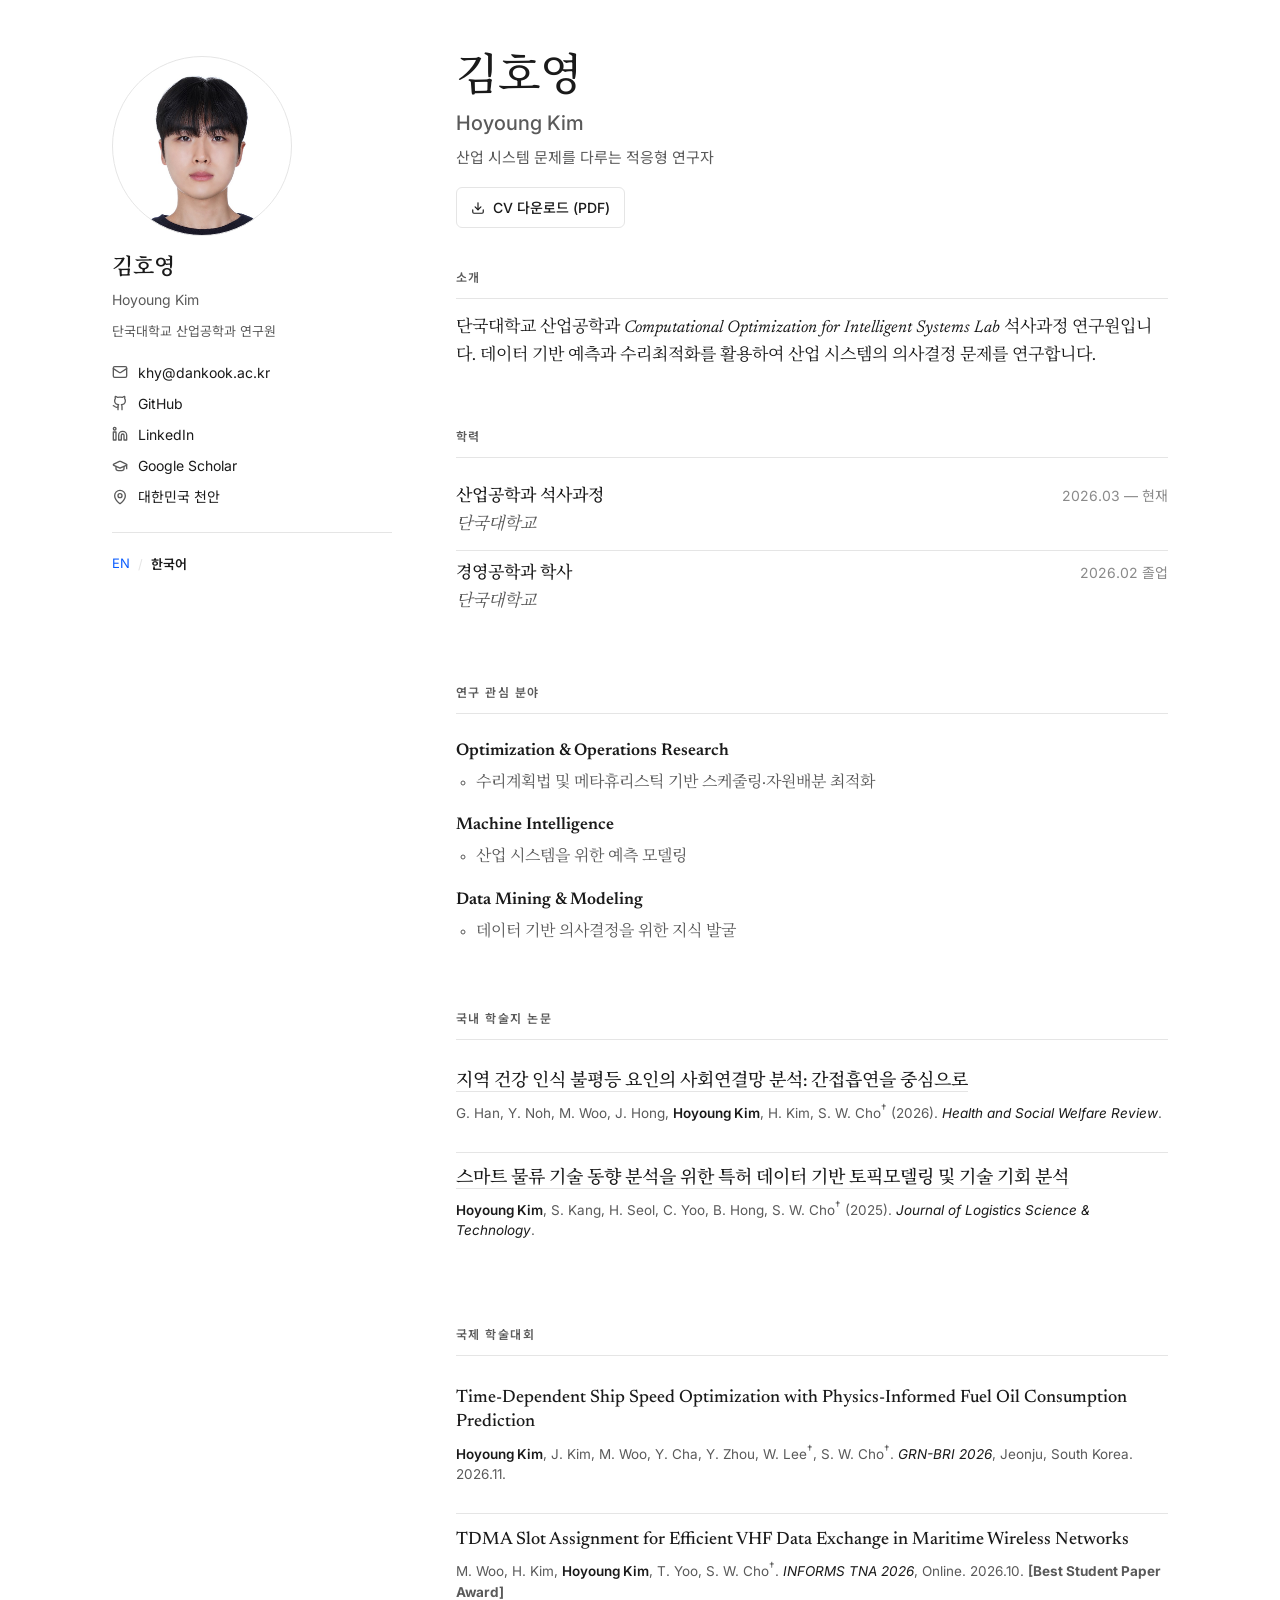
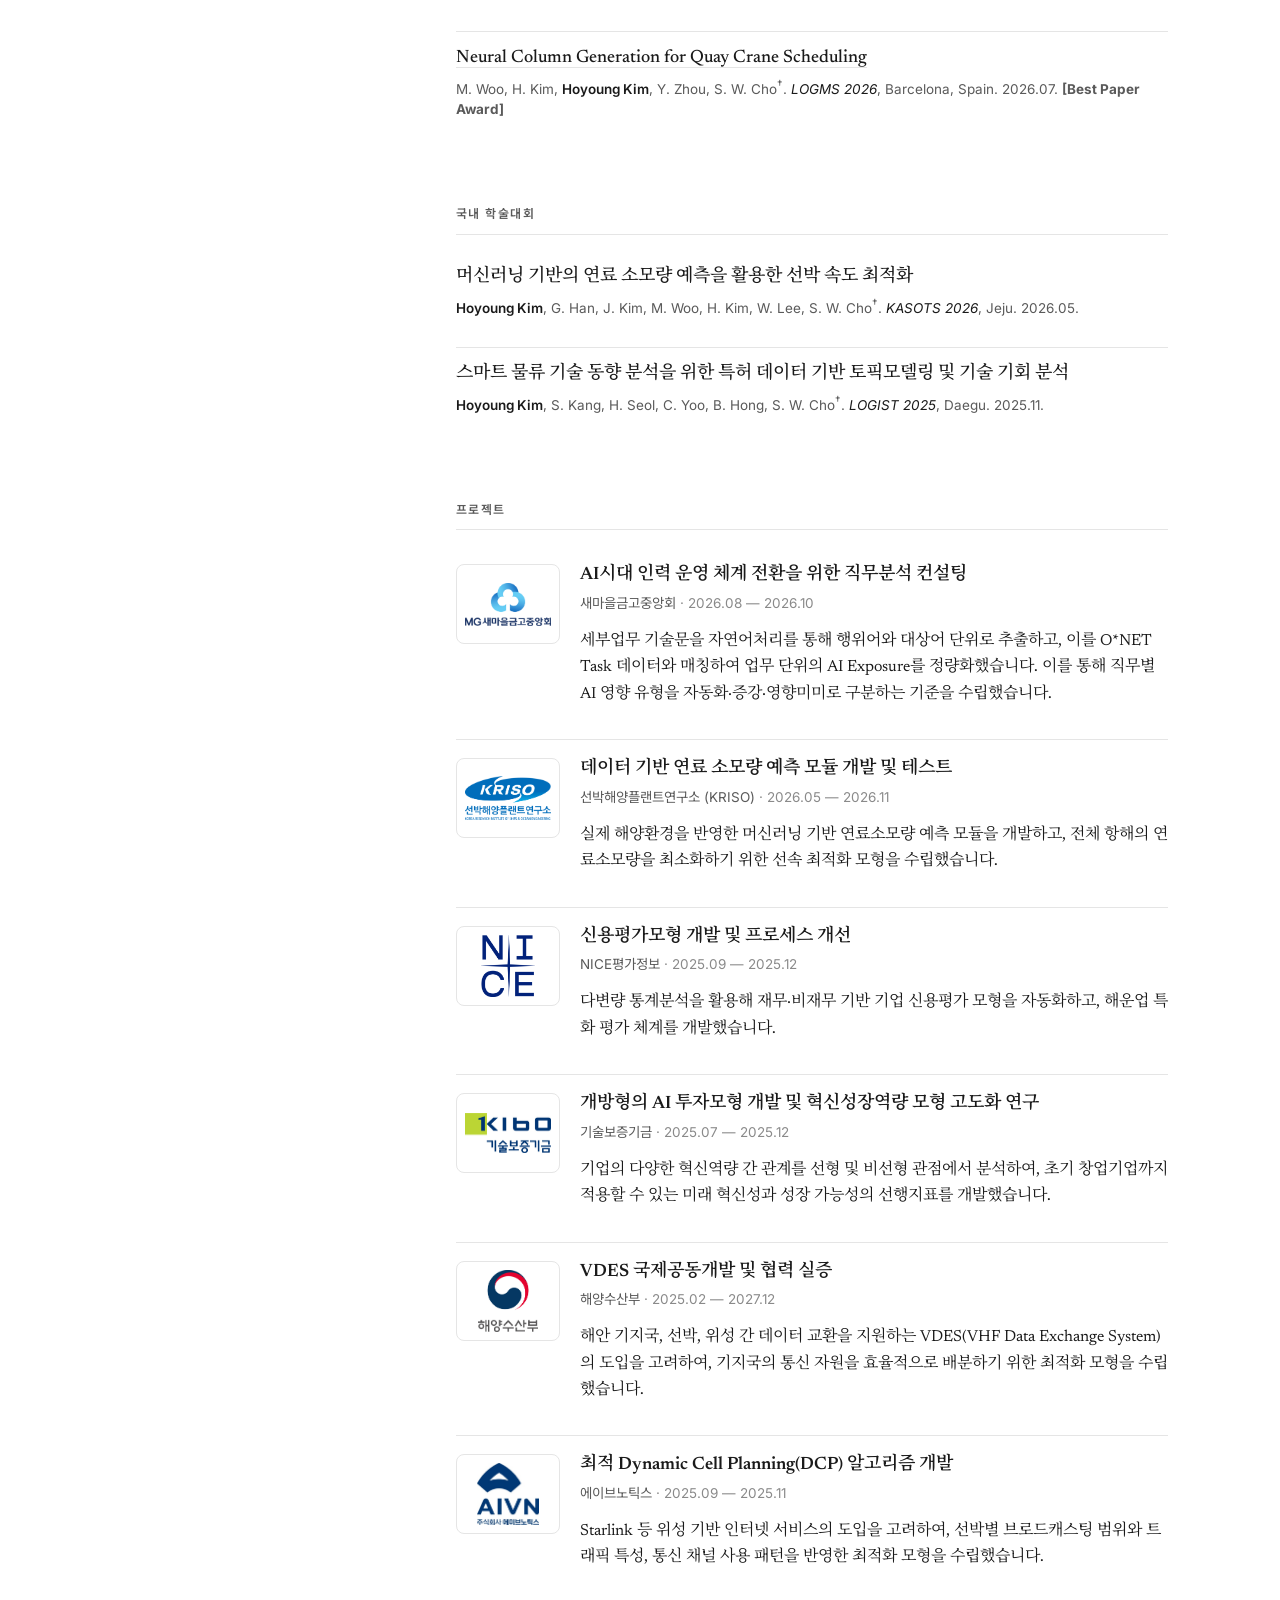
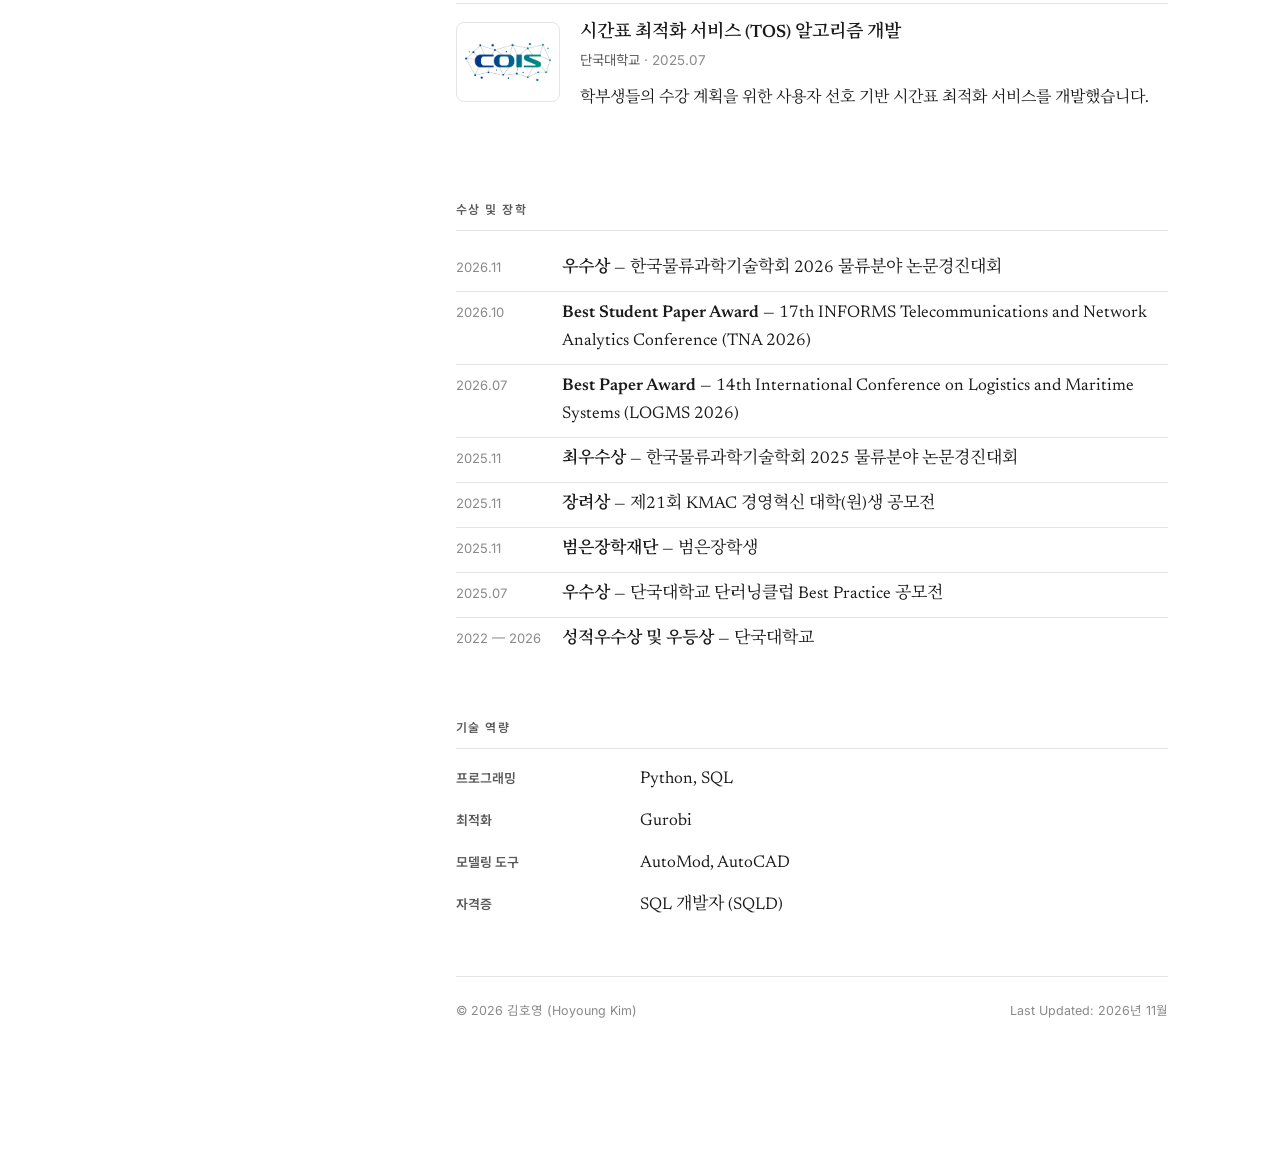
==== commit bfe1a454: "update EN font for KR version" ====
--- a/cv/index_kr.html
+++ b/cv/index_kr.html
@@ -13,7 +13,7 @@
          =========================================================== -->
 <link href="https://fonts.googleapis.com" rel="preconnect"/>
 <link crossorigin="" href="https://fonts.gstatic.com" rel="preconnect"/>
-<link href="https://fonts.googleapis.com/css2?family=Noto+Sans+KR:wght@400;500;600;700&amp;family=Noto+Serif+KR:wght@400;500;600;700&amp;display=swap" rel="stylesheet"/>
+<link href="https://fonts.googleapis.com/css2?family=Inter:wght@400;500;600;700&amp;family=Newsreader:ital,wght@0,400;0,500;0,600;1,400&amp;family=Noto+Sans+KR:wght@400;500;600;700&amp;family=Noto+Serif+KR:wght@400;500;600;700&amp;display=swap" rel="stylesheet"/>
 <link rel="stylesheet" href="style.css"/>
 <link rel="stylesheet" href="style-print.css" media="print"/>
 <link rel="alternate" hreflang="ko" href="index_kr.html" />
@@ -134,7 +134,7 @@
 <ul class="interest-list">
 <li><strong>Optimization &amp; Operations Research</strong><ul><li>수리계획법 및 메타휴리스틱 기반 스케줄링·자원배분 최적화</li></ul></li>
 <li><strong>Machine Intelligence</strong><ul><li>산업 시스템을 위한 예측 모델링</li></ul></li>
-<li><strong>Data Mining &amp; Modeling</strong><ul><li>데이터 기반 의사결정을 위한 지식 도출</li></ul></li>
+<li><strong>Data Mining &amp; Modeling</strong><ul><li>데이터 기반 의사결정을 위한 지식 발굴</li></ul></li>
 </ul>
 </section>
 <!-- Publications (Domestic) -->
--- a/cv/style.css
+++ b/cv/style.css
@@ -533,8 +533,8 @@
    - 국문 이름 아래 영문 병기 요소
    ============================================================ */
 html[lang='ko'] {
-  --font-serif: 'Noto Serif KR', Georgia, serif;
-  --font-sans: 'Noto Sans KR', -apple-system, BlinkMacSystemFont, sans-serif;
+  --font-serif: 'Newsreader', 'Noto Serif KR', Georgia, serif;
+  --font-sans: 'Inter', 'Noto Sans KR', -apple-system, BlinkMacSystemFont, sans-serif;
   --max-content: 1120px;
 }
 
--- a/cv/style-print.css
+++ b/cv/style-print.css
@@ -37,11 +37,12 @@
 
 /* ============================================================
    사이드바 → 상단 헤더
+   좌: 사진 + 이름 + 소속  /  우: 연락처 세로 배치
    ============================================================ */
 .sidebar {
   position: static;
   display: grid;
-  grid-template-columns: auto 1fr;
+  grid-template-columns: auto 1fr 200px;
   grid-template-rows: auto auto auto;
   gap: 2px 16px;
   padding-bottom: 14px;
@@ -51,6 +52,7 @@
 
 .profile-photo {
   grid-row: 1 / 4;
+  grid-column: 1;
   width: 80px;
   height: 80px;
   margin-bottom: 0;
@@ -58,17 +60,20 @@
 }
 
 .profile-name {
+  grid-column: 2;
   font-size: 20px !important;
   margin: 0 !important;
   align-self: end;
 }
 
 .profile-name-en {
+  grid-column: 2;
   font-size: 12px;
   margin: 0;
 }
 
 .profile-affiliation {
+  grid-column: 2;
   font-size: 12px;
   margin: 0;
   color: #333;
@@ -79,13 +84,15 @@
   display: flex !important;
 }
 
-/* 연락처 가로 배치 */
+/* 연락처: 오른쪽 칼럼에 세로 배치, 칼럼 안에서 왼쪽 정렬 */
 .contact-list {
-  grid-column: 1 / -1;
+  grid-column: 3;
+  grid-row: 1 / 4;
   display: flex;
-  flex-wrap: wrap;
-  gap: 4px 14px;
-  margin-top: 8px;
+  flex-direction: column;
+  justify-content: center;
+  gap: 6px;
+  margin-top: 0;
   font-size: 11px;
 }
 
